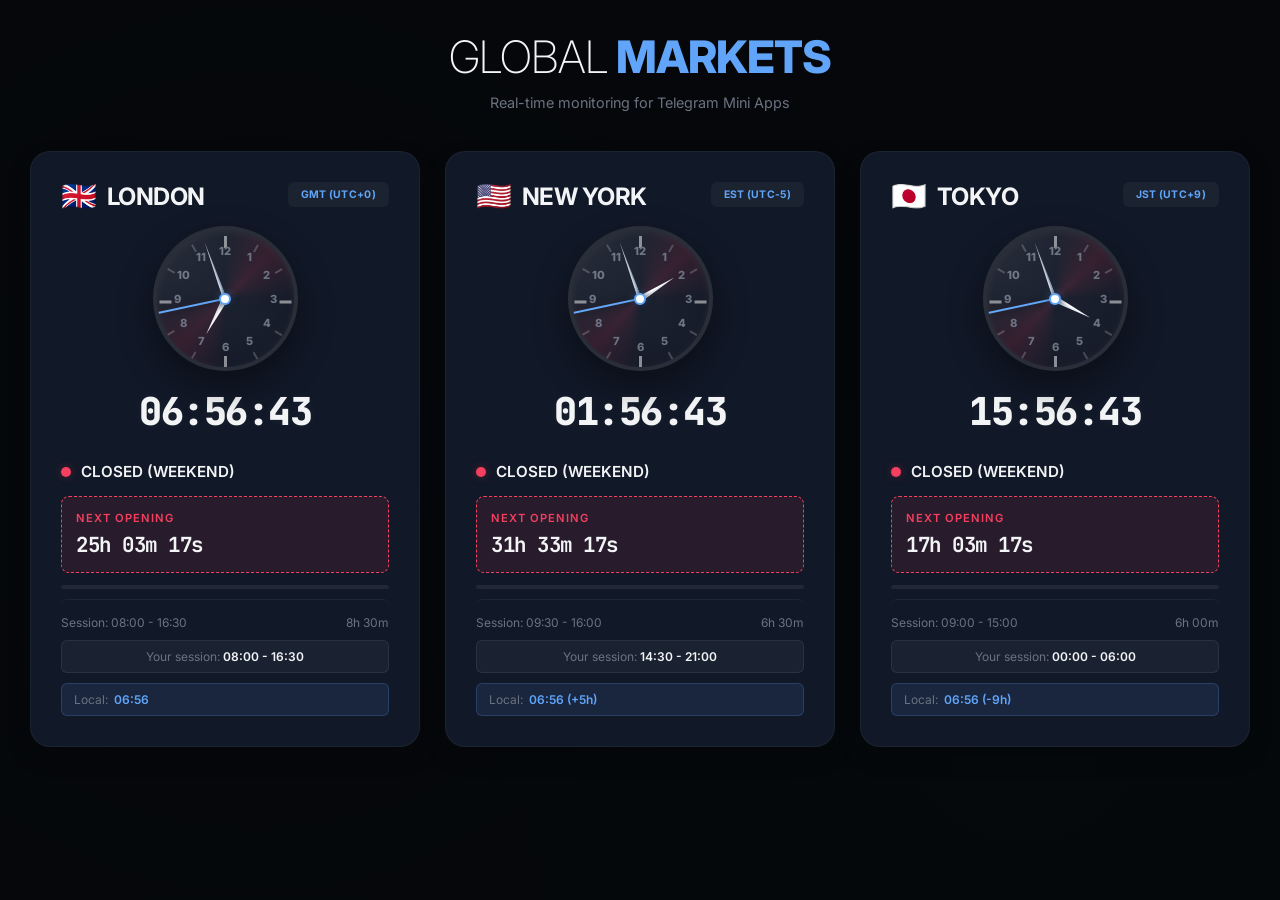
==== index.html @ fba4d0c6 "Add files via upload" ====
<!DOCTYPE html>
<html lang="en">
<head>
<meta charset="UTF-8">
<meta name="viewport" content="width=device-width, initial-scale=1.0, maximum-scale=1.0, user-scalable=no">
<title>Global Market Tracker - Telegram Mini App</title>
<link rel="preconnect" href="https://fonts.googleapis.com">
<link rel="preconnect" href="https://fonts.gstatic.com" crossorigin>
<link href="https://fonts.googleapis.com/css2?family=Inter:wght@200;400;600;800&family=JetBrains+Mono:wght@700&display=swap" rel="stylesheet">
<!-- Telegram Web App SDK -->
<script src="https://telegram.org/js/telegram-web-app.js"></script>
<style>
:root{
  /* Default dark theme */
  --bg:#05070a;
  --card:#111827;
  --text:#f3f4f6;
  --accent:#60a5fa;
  --open:#10b981;
  --closed:#f43f5e;
  --warning:#f59e0b;
  --muted:#6b7280;
}
*{box-sizing:border-box;-webkit-tap-highlight-color:transparent}
body{font-family:'Inter',-apple-system,sans-serif;background:var(--bg);color:var(--text);display:flex;flex-direction:column;align-items:center;min-height:100vh;margin:0;padding:clamp(15px,4vw,30px);background-image:radial-gradient(circle at 20% 50%,rgba(96,165,250,.01) 0%,transparent 50%),radial-gradient(circle at 80% 80%,rgba(16,185,129,.01) 0%,transparent 50%);overflow-x:hidden}
.header{text-align:center;margin-bottom:40px;width:100%;padding-top:var(--tg-safe-area-inset-top,0)}
h1{margin:0 0 10px 0;font-weight:200;font-size:clamp(1.8rem,6vw,2.8rem);letter-spacing:-1px}
h1 span{color:var(--accent);font-weight:800}
.subtitle{color:var(--muted);font-size:.9rem;font-weight:400}
.grid{display:grid;grid-template-columns:repeat(auto-fit,minmax(280px,1fr));gap:clamp(15px,3vw,25px);width:100%;max-width:1400px}
.card{background:var(--card);border-radius:20px;padding:clamp(20px,5vw,30px);border:1px solid rgba(128,128,128,0.1);position:relative;transition:all .3s cubic-bezier(.4,0,.2,1);box-shadow:0 10px 30px -10px rgba(0,0,0,0.4);animation:fadeInUp .5s ease-out backwards;cursor:pointer}
.card:active{transform:scale(0.98);opacity:0.9}
.card:hover{border-color:var(--accent)}
.card:nth-child(1){animation-delay:.1s}
.card:nth-child(2){animation-delay:.2s}
.card:nth-child(3){animation-delay:.3s}
.market-header{display:flex;justify-content:space-between;align-items:flex-start;margin-bottom:15px;gap:10px;flex-wrap:wrap}
.dst-badge{background:rgba(128,128,128,0.1);padding:5px 12px;border-radius:6px;font-size:.65rem;font-weight:700;color:var(--accent);letter-spacing:.3px;transition:all .3s ease;border:1px solid transparent;white-space:nowrap}
.dst-badge.dst-active{background:rgba(96,165,250,.15);border-color:var(--accent);animation:pulse-dst 2s infinite}
h2{margin:0;font-size:1.5rem;letter-spacing:-.5px;display:flex;align-items:center;gap:10px}
.flag{font-size:1.8rem;line-height:1}
.clock{font-size:clamp(1.8rem,7vw,2.4rem);font-weight:800;font-family:'JetBrains Mono',monospace;margin:0;color:var(--text);text-shadow:0 0 10px rgba(255,255,255,.05);letter-spacing:-1.5px}
.time-display{display:flex;flex-direction:column;align-items:center;gap:15px;margin:15px 0 25px 0}
.analog-watch{width:145px;height:145px;border-radius:50%;position:relative;border:4px solid rgba(128,128,128,0.2);background:radial-gradient(circle at 50% 50%,rgba(128,128,128,0.1) 0%,rgba(0,0,0,0.1) 100%);box-shadow:0 15px 35px rgba(0,0,0,0.4),inset 0 2px 10px rgba(255,255,255,0.05);overflow:hidden}
.analog-watch::before{content:'';position:absolute;inset:0;background:conic-gradient(from 0deg,transparent,var(--sunburst-tint,rgba(255,255,255,0.03)),transparent 25%,transparent 50%,var(--sunburst-tint,rgba(255,255,255,0.03)),transparent 75%,transparent);animation:rotate-sunburst 60s linear infinite}
.analog-watch::after{content:'';position:absolute;inset:0;background:linear-gradient(135deg,rgba(255,255,255,.1) 0%,rgba(255,255,255,0) 50%,rgba(255,255,255,.02) 100%);pointer-events:none;z-index:20}
.is-open{--sunburst-tint:rgba(16,185,129,.15)}
.is-closed{--sunburst-tint:rgba(244,63,94,.15)}
.is-warning{--sunburst-tint:rgba(245,158,11,.2)}
.dial .marker{position:absolute;width:1.5px;height:8px;background:rgba(255,255,255,.2);left:50%;top:6px;transform-origin:50% 66px;margin-left:-0.75px}
.dial .marker.m12,.dial .marker.m3,.dial .marker.m6,.dial .marker.m9{height:12px;width:3px;background:rgba(255,255,255,.5);margin-left:-1.5px}
.dial-num{position:absolute;width:24px;height:24px;text-align:center;font-size:.7rem;font-weight:800;color:var(--muted);top:50%;left:50%;margin:-12px;display:flex;align-items:center;justify-content:center;z-index:1}
.hand{position:absolute;bottom:50%;left:50%;transform-origin:50% 100%;transform:translateX(-50%) rotate(0deg);filter:drop-shadow(0 2px 4px rgba(0,0,0,.5))}
.hour-hand{width:6px;height:40px;background:linear-gradient(to right,#fff 50%,#e2e8f0 50%);clip-path:polygon(50% 0,100% 100%,0 100%);z-index:2}
.minute-hand{width:4px;height:60px;background:linear-gradient(to right,#cbd5e1 50%,#94a3b8 50%);clip-path:polygon(50% 0,100% 100%,0 100%);z-index:3}
.second-hand{width:1.5px;height:68px;background:var(--accent);z-index:4;transition:transform .15s cubic-bezier(.4,2.3,.6,1)}
.second-hand::after{content:'';position:absolute;width:8px;height:8px;background:var(--accent);border-radius:50%;bottom:-4px;left:50%;transform:translateX(-50%);box-shadow:0 0 10px var(--accent)}
.center-nub{position:absolute;width:12px;height:12px;background:#fff;border-radius:50%;top:50%;left:50%;transform:translate(-50%,-50%);z-index:10;box-shadow:0 2px 10px rgba(0,0,0,.5);border:2px solid var(--accent)}
@keyframes rotate-sunburst{from{transform:rotate(0deg)}to{transform:rotate(360deg)}}
.countdown{background:rgba(96,165,250,.1);padding:14px;border-radius:8px;border:1px dashed var(--accent);margin-top:15px;transition:all .3s ease}
.card.is-open .countdown{background:rgba(16,185,129,.1);border-color:var(--open)}
.card.is-closed .countdown{background:rgba(244,63,94,.1);border-color:var(--closed)}
.countdown.warning{background:rgba(245,158,11,.15);border-color:var(--warning);animation:pulse-warning 1.5s infinite}
.countdown-label{font-size:.7rem;text-transform:uppercase;color:var(--accent);margin-bottom:6px;font-weight:600;letter-spacing:1px}
.card.is-open .countdown-label{color:var(--open)}
.card.is-closed .countdown-label{color:var(--closed)}
.countdown.warning .countdown-label{color:var(--warning)}
.countdown-timer{font-size:1.3rem;font-weight:bold;font-family:'JetBrains Mono',monospace;letter-spacing:-.5px}
.status-line{display:flex;align-items:center;gap:10px;font-weight:600;margin-bottom:15px;font-size:.95rem}
.dot{width:10px;height:10px;border-radius:50%;transition:all .3s ease}
.is-open .dot{background:var(--open);box-shadow:0 0 12px var(--open),0 0 24px var(--open);animation:pulse-open 2s infinite}
.is-closed .dot{background:var(--closed);box-shadow:0 0 8px rgba(244,63,94,.3)}
.local-info,.converted-session,.user-time{font-size:.75rem;margin-top:10px;padding:8px 12px;border-radius:6px}
.local-info{color:var(--muted);padding:0;padding-top:15px;border-top:1px solid rgba(107,114,128,.15);display:flex;justify-content:space-between;align-items:center}
.converted-session{background:rgba(107,114,128,.1);color:var(--muted);border:1px solid rgba(107,114,128,.2);text-align:center}
.converted-session strong{color:var(--text);font-weight:600}
.user-time{background:rgba(96,165,250,.1);color:var(--accent);font-weight:600;border:1px solid rgba(96,165,250,.2);display:flex;align-items:center;gap:6px}
.user-time-label{color:var(--muted);font-weight:400}
.progress-bar{width:100%;height:4px;background:rgba(128,128,128,0.15);border-radius:2px;margin-top:12px;overflow:hidden}
.progress-fill{height:100%;background:linear-gradient(90deg,var(--accent),var(--open));border-radius:2px;transition:width 1s linear}
.is-closed .progress-fill{background:var(--muted)}
@keyframes pulse-dst{0%,100%{opacity:1}50%{opacity:.7}}
@keyframes pulse-warning{0%,100%{transform:scale(1)}50%{transform:scale(1.02)}}
@keyframes pulse-open{0%,100%{transform:scale(1);opacity:1}50%{transform:scale(1.2);opacity:.8}}
@keyframes fadeInUp{from{opacity:0;transform:translateY(20px)}to{opacity:1;transform:translateY(0)}}
@media (max-width:768px){
  .grid{grid-template-columns:1fr}
  .market-header{flex-direction:row;align-items:center}
  .flag{font-size:1.5rem}
  .clock{letter-spacing:-1px}
  .local-info{flex-direction:column;align-items:flex-start;gap:5px}
  .user-time{flex-wrap:wrap}
}
@media (max-width:400px){
  .analog-watch{width:130px;height:130px}
  .dial-num{font-size:0.6rem}
  .dial .marker{transform-origin:50% 59px}
}
</style>
</head>
<body>
<div class="header">
<h1>GLOBAL <span>MARKETS</span></h1>
<div class="subtitle">Real-time monitoring for Telegram Mini Apps</div>
</div>
<div class="grid">
<div id="LSE-card" class="card" onclick="triggerHaptic()">
<div class="market-header"><h2><span class="flag">🇬🇧</span> LONDON</h2><div id="LSE-dst" class="dst-badge">...</div></div>
<div class="time-display">
<div class="analog-watch">
<div class="dial"></div>
<div id="LSE-h" class="hand hour-hand"></div><div id="LSE-m" class="hand minute-hand"></div><div id="LSE-s" class="hand second-hand"></div>
<div class="center-nub"></div>
</div>
<div id="LSE-clock" class="clock">00:00:00</div>
</div>
<div class="status-line"><span class="dot"></span> <span id="LSE-status-text">---</span></div>
<div id="LSE-countdown-box" class="countdown"><div class="countdown-label" id="LSE-cd-label">NEXT EVENT</div><div id="LSE-countdown" class="countdown-timer">00h 00m 00s</div></div>
<div class="progress-bar"><div id="LSE-progress" class="progress-fill" style="width:0%"></div></div>
<div class="local-info"><span>Session: 08:00 - 16:30</span><span class="session-hours" id="LSE-duration">8h 30m</span></div>
<div class="converted-session" id="LSE-converted-session"><strong>--:-- - --:--</strong></div>
<div class="user-time"><span class="user-time-label">Local:</span><span id="LSE-user-time">--:--</span></div>
</div>
<div id="NYSE-card" class="card" onclick="triggerHaptic()">
<div class="market-header"><h2><span class="flag">🇺🇸</span> NEW YORK</h2><div id="NYSE-dst" class="dst-badge">...</div></div>
<div class="time-display">
<div class="analog-watch">
<div class="dial"></div>
<div id="NYSE-h" class="hand hour-hand"></div><div id="NYSE-m" class="hand minute-hand"></div><div id="NYSE-s" class="hand second-hand"></div>
<div class="center-nub"></div>
</div>
<div id="NYSE-clock" class="clock">00:00:00</div>
</div>
<div class="status-line"><span class="dot"></span> <span id="NYSE-status-text">---</span></div>
<div id="NYSE-countdown-box" class="countdown"><div class="countdown-label" id="NYSE-cd-label">NEXT EVENT</div><div id="NYSE-countdown" class="countdown-timer">00h 00m 00s</div></div>
<div class="progress-bar"><div id="NYSE-progress" class="progress-fill" style="width:0%"></div></div>
<div class="local-info"><span>Session: 09:30 - 16:00</span><span class="session-hours" id="NYSE-duration">6h 30m</span></div>
<div class="converted-session" id="NYSE-converted-session"><strong>--:-- - --:--</strong></div>
<div class="user-time"><span class="user-time-label">Local:</span><span id="NYSE-user-time">--:--</span></div>
</div>
<div id="TSE-card" class="card" onclick="triggerHaptic()">
<div class="market-header"><h2><span class="flag">🇯🇵</span> TOKYO</h2><div id="TSE-dst" class="dst-badge">...</div></div>
<div class="time-display">
<div class="analog-watch">
<div class="dial"></div>
<div id="TSE-h" class="hand hour-hand"></div><div id="TSE-m" class="hand minute-hand"></div><div id="TSE-s" class="hand second-hand"></div>
<div class="center-nub"></div>
</div>
<div id="TSE-clock" class="clock">00:00:00</div>
</div>
<div class="status-line"><span class="dot"></span> <span id="TSE-status-text">---</span></div>
<div id="TSE-countdown-box" class="countdown"><div class="countdown-label" id="TSE-cd-label">NEXT EVENT</div><div id="TSE-countdown" class="countdown-timer">00h 00m 00s</div></div>
<div class="progress-bar"><div id="TSE-progress" class="progress-fill" style="width:0%"></div></div>
<div class="local-info"><span>Session: 09:00 - 15:00</span><span class="session-hours" id="TSE-duration">6h 00m</span></div>
<div class="converted-session" id="TSE-converted-session"><strong>--:-- - --:--</strong></div>
<div class="user-time"><span class="user-time-label">Local:</span><span id="TSE-user-time">--:--</span></div>
</div>
</div>
<script>
const tg = window.Telegram && window.Telegram.WebApp ? window.Telegram.WebApp : null;

const triggerHaptic = () => {
    if (tg && tg.HapticFeedback) {
        tg.HapticFeedback.impactOccurred('medium');
    }
};

const syncTheme = () => {
    if (!tg) return;
    const theme = tg.themeParams;
    const r = document.documentElement.style;
    if (theme.bg_color) r.setProperty('--bg', theme.bg_color);
    if (theme.secondary_bg_color) r.setProperty('--card', theme.secondary_bg_color);
    if (theme.text_color) r.setProperty('--text', theme.text_color);
    if (theme.button_color) r.setProperty('--accent', theme.button_color);
    if (theme.hint_color) r.setProperty('--muted', theme.hint_color);
};

// ... (Rest of your market logic, unchanged but optimized)
const getNthDay=(y,m,w,n)=>{const d=new Date(y,m-1,1);let c=0;while(d.getMonth()===m-1){if(d.getDay()===w){c++;if(c===n)return d.getDate()}d.setDate(d.getDate()+1)}};
const getLastDay=(y,m,w)=>{const d=new Date(y,m,0);while(d.getDay()!==w)d.setDate(d.getDate()-1);return d.getDate()};
const getEaster=y=>{const a=y%19,b=Math.floor(y/100),c=y%100,d=Math.floor(b/4),e=b%4,f=Math.floor((b+8)/25),g=Math.floor((b-f+1)/3),h=(19*a+b-d-g+15)%30,i=Math.floor(c/4),k=c%4,l=(32+2*e+2*i-h-k)%7,m=Math.floor((a+11*h+22*l)/451),month=Math.floor((h+l-7*m+114)/31),day=((h+l-7*m+114)%31)+1;return new Date(y,month-1,day)};
const isClosed=(d,mId)=>{const y=d.getFullYear(),m=d.getMonth()+1,dt=d.getDate(),day=d.getDay();if(day===0||day===6)return"WEEKEND";if(m===1&&dt===1)return"NEW YEAR";if(m===12&&dt===25&&mId!=='TSE')return"CHRISTMAS";const e=getEaster(y),gf=new Date(e);gf.setDate(e.getDate()-2);const isGF=dt===gf.getDate()&&m===(gf.getMonth()+1);if(mId==='NYSE'){if(isGF)return"GOOD FRIDAY";if(m===1&&dt===getNthDay(y,1,1,3))return"MLK DAY";if(m===2&&dt===getNthDay(y,2,1,3))return"PRESIDENT DAY";if(m===5&&dt===getLastDay(y,5,1))return"MEMORIAL DAY";if(m===6&&dt===19)return"JUNETEENTH";if(m===7&&dt===4)return"INDEPENDENCE DAY";if(m===9&&dt===getNthDay(y,9,1,1))return"LABOR DAY";if(m===11&&dt===getNthDay(y,11,4,4))return"THANKSGIVING"}if(mId==='LSE'){if(isGF)return"GOOD FRIDAY";const em=new Date(e);em.setDate(e.getDate()+1);if(dt===em.getDate()&&m===(em.getMonth()+1))return"EASTER MONDAY";if(dt===26&&m===12)return"BOXING DAY";if(m===5&&dt===getNthDay(y,5,1,1))return"MAY BANK HOLIDAY";if(m===5&&dt===getLastDay(y,5,1))return"SPRING BANK HOLIDAY";if(m===8&&dt===getLastDay(y,8,1))return"SUMMER BANK HOLIDAY"}if(mId==='TSE'){if(dt<=3&&m===1)return"NEW YEAR HOLIDAY";if(m===2&&dt===11)return"FOUNDATION DAY";if(m===2&&dt===23)return"EMPEROR'S BIRTHDAY";if(m===4&&dt===29)return"SHOWA DAY";if(m===5&&(dt>=3&&dt<=5))return"GOLDEN WEEK";if(m===7){const md3=getNthDay(y,7,1,3);if(dt===md3)return"MARINE DAY"};if(m===9){const md3=getNthDay(y,9,1,3);if(dt===md3)return"RESPECT FOR AGED DAY"};if(m===11&&dt===3)return"CULTURE DAY";if(m===11&&dt===23)return"LABOR THANKSGIVING DAY"}return null};
const getTzInfo=(d,tz)=>{const utc=new Date(d.toLocaleString('en-US',{timeZone:'UTC'})),loc=new Date(d.toLocaleString('en-US',{timeZone:tz})),offMs=loc-utc,offH=Math.floor(offMs/3600000),offM=Math.abs(Math.floor((offMs%3600000)/60000)),offStr=`UTC${offH>=0?'+':''}${offH}${offM>0?':'+offM.toString().padStart(2,'0'):''}`;const jan=new Date(d.getFullYear(),0,1),jul=new Date(d.getFullYear(),6,1),isDST=new Date(jan.toLocaleString('en-US',{timeZone:tz})).getTimezoneOffset()!==new Date(jul.toLocaleString('en-US',{timeZone:tz})).getTimezoneOffset();let abbr='';if(tz==='Europe/London')abbr=offH===1?'BST':'GMT';else if(tz==='America/New_York')abbr=offH===-4?'EDT':'EST';else abbr='JST';return{abbr,offset:offStr,isDST}};
const getSessionHrs=(tz,oh,om,ch,cm)=>{const n=new Date(),mktL=n.toLocaleString('en-US',{timeZone:tz,year:'numeric',month:'2-digit',day:'2-digit'}),[mm,dd,yy]=mktL.split('/'),y=yy,mo=mm,d=dd;const getU=(h,mn)=>{const targetISO=`${y}-${mo}-${d}T${h.toString().padStart(2,'0')}:${mn.toString().padStart(2,'0')}:00`,guessUtc=new Date(targetISO+"Z"),mktCheck=new Date(guessUtc.toLocaleString('en-US',{timeZone:tz})),diff=mktCheck-new Date(targetISO),finalUtc=new Date(guessUtc.getTime()-diff);return finalUtc.getHours().toString().padStart(2,'0')+':'+finalUtc.getMinutes().toString().padStart(2,'0')};return`${getU(oh,om)} - ${getU(ch,cm)}`;};
const getUsrTime=(mt,tz)=>{const ud=new Date(mt.getTime()),md=new Date(mt.toLocaleString("en-US",{timeZone:tz})),offH=Math.round((ud-md)/3600000),sign=offH>=0?'+':'',offStr=offH!==0?` (${sign}${offH}h)`:'';return`${ud.getHours().toString().padStart(2,'0')}:${ud.getMinutes().toString().padStart(2,'0')}${offStr}`};

const update=()=>{const now=new Date(),cfgs=[{id:'LSE',tz:'Europe/London',openH:8,openM:0,closeH:16,closeM:30},{id:'NYSE',tz:'America/New_York',openH:9,openM:30,closeH:16,closeM:0},{id:'TSE',tz:'Asia/Tokyo',openH:9,openM:0,closeH:15,closeM:0}];cfgs.forEach(config=>{const mktStr=now.toLocaleString("en-US",{timeZone:config.tz}),mktDate=new Date(mktStr),h=mktDate.getHours(),min=mktDate.getMinutes(),sec=mktDate.getSeconds(),curD=h+min/60+sec/3600,oD=config.openH+config.openM/60,cD=config.closeH+config.closeM/60;const clk=document.getElementById(`${config.id}-clock`),ts=mktDate.toTimeString().split(' ')[0];const hDeg=(h%12+min/60)*30,mDeg=(min+sec/60)*6,sDeg=sec*6;const sHand=document.getElementById(`${config.id}-s`);if(sec===0)sHand.style.transition='none';else sHand.style.transition='transform .15s cubic-bezier(.4,2.3,.6,1)';clk.textContent=ts;document.getElementById(`${config.id}-h`).style.transform=`translateX(-50%) rotate(${hDeg}deg)`;document.getElementById(`${config.id}-m`).style.transform=`translateX(-50%) rotate(${mDeg}deg)`;sHand.style.transform=`translateX(-50%) rotate(${sDeg}deg)`;const tzi=getTzInfo(now,config.tz),db=document.getElementById(`${config.id}-dst`);db.textContent=`${tzi.abbr} (${tzi.offset})`;tzi.isDST?db.classList.add('dst-active'):db.classList.remove('dst-active');const holiday=isClosed(mktDate,config.id),isOpen=!holiday&&curD>=oD&&curD<cD,card=document.getElementById(`${config.id}-card`),stxt=document.getElementById(`${config.id}-status-text`);const sDur=cD-oD;let pPct=0;if(isOpen)pPct=((curD-oD)/sDur)*100;document.getElementById(`${config.id}-progress`).style.width=`${pPct}%`;let tgt=new Date(mktDate),lbl="Next opening",isWarn=false;const cdb=document.getElementById(`${config.id}-countdown-box`);cdb.classList.remove('warning');if(!isOpen){if(curD<oD&&!holiday){const minsUntil=(oD-curD)*60;if(minsUntil<=30){lbl="⚡ Opening soon";isWarn=true;cdb.classList.add('warning')}else{lbl="Opening in"}tgt.setHours(config.openH,config.openM,0,0)}else{lbl="Next opening";tgt.setHours(config.openH,config.openM,0,0);do{tgt.setDate(tgt.getDate()+1)}while(isClosed(tgt,config.id))}}else{const minsUntil=(cD-curD)*60;if(minsUntil<=30){lbl="⚠️ Closing soon";isWarn=true;cdb.classList.add('warning')}else{lbl="Closing in"}tgt.setHours(config.closeH,config.closeM,0,0)}card.className=`card ${isOpen?'is-open':'is-closed'} ${isWarn?'is-warning':''}`;stxt.textContent=holiday?`CLOSED (${holiday})`:(isOpen?"MARKET OPEN 📈":"MARKET CLOSED");const dMs=tgt-mktDate,cdH=Math.floor(dMs/3600000),cdM=Math.floor((dMs%3600000)/60000),cdS=Math.floor((dMs%60000)/1000);document.getElementById(`${config.id}-cd-label`).textContent=lbl;document.getElementById(`${config.id}-countdown`).textContent=`${cdH.toString().padStart(2,'0')}h ${cdM.toString().padStart(2,'0')}m ${cdS.toString().padStart(2,'0')}s`;document.getElementById(`${config.id}-user-time`).textContent=getUsrTime(now,config.tz);document.getElementById(`${config.id}-converted-session`).innerHTML=`Your session: <strong>${getSessionHrs(config.tz,config.openH,config.openM,config.closeH,config.closeM)}</strong>`})};
const init=()=>{
    document.querySelectorAll('.analog-watch').forEach(w=>{const d=w.querySelector('.dial');for(let i=0;i<12;i++){const m=document.createElement('div');m.className=`marker ${i%3===0?'m'+(i===0?12:i):''}`;m.style.transform=`rotate(${i*30}deg)`;d.appendChild(m);const n=document.createElement('div');n.className='dial-num';n.textContent=i===0?12:i;n.style.transform=`rotate(${i*30}deg) translateY(-48px) rotate(${-(i*30)}deg)`;d.appendChild(n)}});
    if(tg){
        tg.ready();
        tg.expand();
        tg.onEvent('themeChanged',syncTheme);
        syncTheme();
        tg.MainButton.text = "REFRESH DATA";
        tg.MainButton.show();
        tg.MainButton.onClick(() => {
            update();
            tg.HapticFeedback.notificationOccurred('success');
        });
    }
    update();
    setInterval(update,1000)
};
setTimeout(init,100);
</script>
</body>
</html>
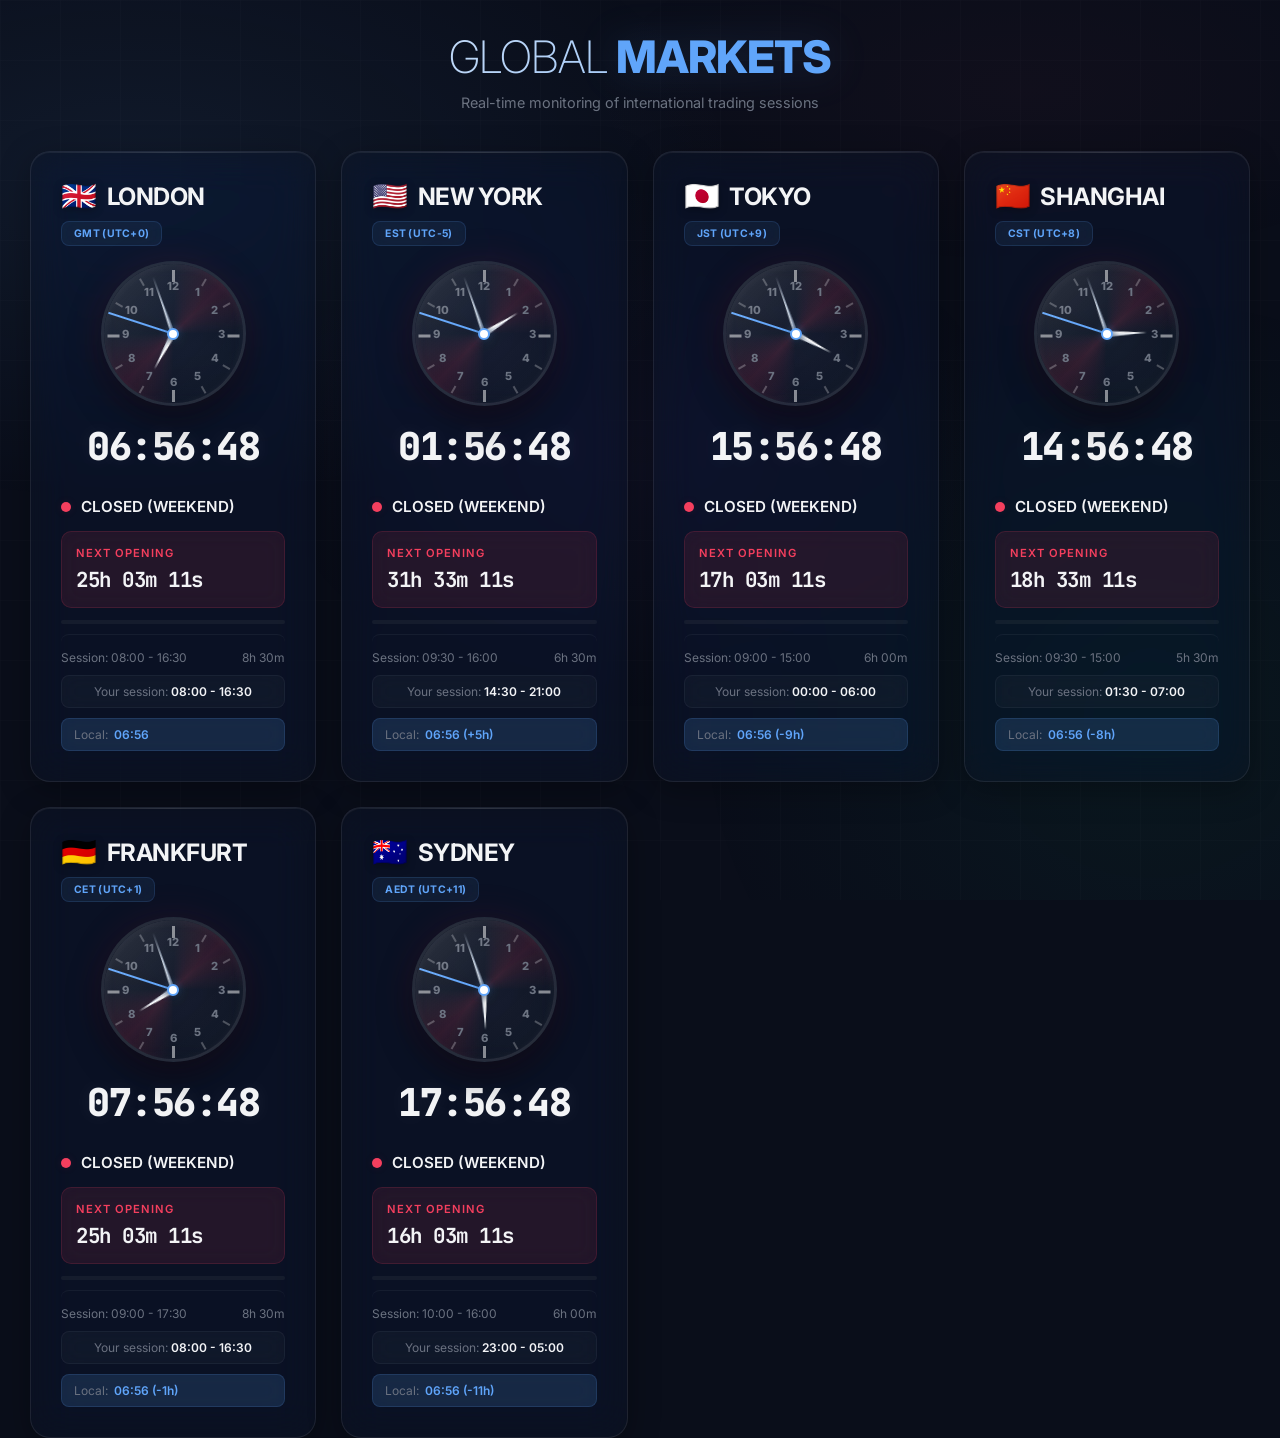
==== commit 6e629bf8: "Refactor index.html for improved layout and features Updated HTML structure and added loading and of" ====
--- a/index.html
+++ b/index.html
@@ -1,209 +1,45 @@
 <!DOCTYPE html>
 <html lang="en">
+
 <head>
-<meta charset="UTF-8">
-<meta name="viewport" content="width=device-width, initial-scale=1.0, maximum-scale=1.0, user-scalable=no">
-<title>Global Market Tracker - Telegram Mini App</title>
-<link rel="preconnect" href="https://fonts.googleapis.com">
-<link rel="preconnect" href="https://fonts.gstatic.com" crossorigin>
-<link href="https://fonts.googleapis.com/css2?family=Inter:wght@200;400;600;800&family=JetBrains+Mono:wght@700&display=swap" rel="stylesheet">
-<!-- Telegram Web App SDK -->
-<script src="https://telegram.org/js/telegram-web-app.js"></script>
-<style>
-:root{
-  /* Default dark theme */
-  --bg:#05070a;
-  --card:#111827;
-  --text:#f3f4f6;
-  --accent:#60a5fa;
-  --open:#10b981;
-  --closed:#f43f5e;
-  --warning:#f59e0b;
-  --muted:#6b7280;
-}
-*{box-sizing:border-box;-webkit-tap-highlight-color:transparent}
-body{font-family:'Inter',-apple-system,sans-serif;background:var(--bg);color:var(--text);display:flex;flex-direction:column;align-items:center;min-height:100vh;margin:0;padding:clamp(15px,4vw,30px);background-image:radial-gradient(circle at 20% 50%,rgba(96,165,250,.01) 0%,transparent 50%),radial-gradient(circle at 80% 80%,rgba(16,185,129,.01) 0%,transparent 50%);overflow-x:hidden}
-.header{text-align:center;margin-bottom:40px;width:100%;padding-top:var(--tg-safe-area-inset-top,0)}
-h1{margin:0 0 10px 0;font-weight:200;font-size:clamp(1.8rem,6vw,2.8rem);letter-spacing:-1px}
-h1 span{color:var(--accent);font-weight:800}
-.subtitle{color:var(--muted);font-size:.9rem;font-weight:400}
-.grid{display:grid;grid-template-columns:repeat(auto-fit,minmax(280px,1fr));gap:clamp(15px,3vw,25px);width:100%;max-width:1400px}
-.card{background:var(--card);border-radius:20px;padding:clamp(20px,5vw,30px);border:1px solid rgba(128,128,128,0.1);position:relative;transition:all .3s cubic-bezier(.4,0,.2,1);box-shadow:0 10px 30px -10px rgba(0,0,0,0.4);animation:fadeInUp .5s ease-out backwards;cursor:pointer}
-.card:active{transform:scale(0.98);opacity:0.9}
-.card:hover{border-color:var(--accent)}
-.card:nth-child(1){animation-delay:.1s}
-.card:nth-child(2){animation-delay:.2s}
-.card:nth-child(3){animation-delay:.3s}
-.market-header{display:flex;justify-content:space-between;align-items:flex-start;margin-bottom:15px;gap:10px;flex-wrap:wrap}
-.dst-badge{background:rgba(128,128,128,0.1);padding:5px 12px;border-radius:6px;font-size:.65rem;font-weight:700;color:var(--accent);letter-spacing:.3px;transition:all .3s ease;border:1px solid transparent;white-space:nowrap}
-.dst-badge.dst-active{background:rgba(96,165,250,.15);border-color:var(--accent);animation:pulse-dst 2s infinite}
-h2{margin:0;font-size:1.5rem;letter-spacing:-.5px;display:flex;align-items:center;gap:10px}
-.flag{font-size:1.8rem;line-height:1}
-.clock{font-size:clamp(1.8rem,7vw,2.4rem);font-weight:800;font-family:'JetBrains Mono',monospace;margin:0;color:var(--text);text-shadow:0 0 10px rgba(255,255,255,.05);letter-spacing:-1.5px}
-.time-display{display:flex;flex-direction:column;align-items:center;gap:15px;margin:15px 0 25px 0}
-.analog-watch{width:145px;height:145px;border-radius:50%;position:relative;border:4px solid rgba(128,128,128,0.2);background:radial-gradient(circle at 50% 50%,rgba(128,128,128,0.1) 0%,rgba(0,0,0,0.1) 100%);box-shadow:0 15px 35px rgba(0,0,0,0.4),inset 0 2px 10px rgba(255,255,255,0.05);overflow:hidden}
-.analog-watch::before{content:'';position:absolute;inset:0;background:conic-gradient(from 0deg,transparent,var(--sunburst-tint,rgba(255,255,255,0.03)),transparent 25%,transparent 50%,var(--sunburst-tint,rgba(255,255,255,0.03)),transparent 75%,transparent);animation:rotate-sunburst 60s linear infinite}
-.analog-watch::after{content:'';position:absolute;inset:0;background:linear-gradient(135deg,rgba(255,255,255,.1) 0%,rgba(255,255,255,0) 50%,rgba(255,255,255,.02) 100%);pointer-events:none;z-index:20}
-.is-open{--sunburst-tint:rgba(16,185,129,.15)}
-.is-closed{--sunburst-tint:rgba(244,63,94,.15)}
-.is-warning{--sunburst-tint:rgba(245,158,11,.2)}
-.dial .marker{position:absolute;width:1.5px;height:8px;background:rgba(255,255,255,.2);left:50%;top:6px;transform-origin:50% 66px;margin-left:-0.75px}
-.dial .marker.m12,.dial .marker.m3,.dial .marker.m6,.dial .marker.m9{height:12px;width:3px;background:rgba(255,255,255,.5);margin-left:-1.5px}
-.dial-num{position:absolute;width:24px;height:24px;text-align:center;font-size:.7rem;font-weight:800;color:var(--muted);top:50%;left:50%;margin:-12px;display:flex;align-items:center;justify-content:center;z-index:1}
-.hand{position:absolute;bottom:50%;left:50%;transform-origin:50% 100%;transform:translateX(-50%) rotate(0deg);filter:drop-shadow(0 2px 4px rgba(0,0,0,.5))}
-.hour-hand{width:6px;height:40px;background:linear-gradient(to right,#fff 50%,#e2e8f0 50%);clip-path:polygon(50% 0,100% 100%,0 100%);z-index:2}
-.minute-hand{width:4px;height:60px;background:linear-gradient(to right,#cbd5e1 50%,#94a3b8 50%);clip-path:polygon(50% 0,100% 100%,0 100%);z-index:3}
-.second-hand{width:1.5px;height:68px;background:var(--accent);z-index:4;transition:transform .15s cubic-bezier(.4,2.3,.6,1)}
-.second-hand::after{content:'';position:absolute;width:8px;height:8px;background:var(--accent);border-radius:50%;bottom:-4px;left:50%;transform:translateX(-50%);box-shadow:0 0 10px var(--accent)}
-.center-nub{position:absolute;width:12px;height:12px;background:#fff;border-radius:50%;top:50%;left:50%;transform:translate(-50%,-50%);z-index:10;box-shadow:0 2px 10px rgba(0,0,0,.5);border:2px solid var(--accent)}
-@keyframes rotate-sunburst{from{transform:rotate(0deg)}to{transform:rotate(360deg)}}
-.countdown{background:rgba(96,165,250,.1);padding:14px;border-radius:8px;border:1px dashed var(--accent);margin-top:15px;transition:all .3s ease}
-.card.is-open .countdown{background:rgba(16,185,129,.1);border-color:var(--open)}
-.card.is-closed .countdown{background:rgba(244,63,94,.1);border-color:var(--closed)}
-.countdown.warning{background:rgba(245,158,11,.15);border-color:var(--warning);animation:pulse-warning 1.5s infinite}
-.countdown-label{font-size:.7rem;text-transform:uppercase;color:var(--accent);margin-bottom:6px;font-weight:600;letter-spacing:1px}
-.card.is-open .countdown-label{color:var(--open)}
-.card.is-closed .countdown-label{color:var(--closed)}
-.countdown.warning .countdown-label{color:var(--warning)}
-.countdown-timer{font-size:1.3rem;font-weight:bold;font-family:'JetBrains Mono',monospace;letter-spacing:-.5px}
-.status-line{display:flex;align-items:center;gap:10px;font-weight:600;margin-bottom:15px;font-size:.95rem}
-.dot{width:10px;height:10px;border-radius:50%;transition:all .3s ease}
-.is-open .dot{background:var(--open);box-shadow:0 0 12px var(--open),0 0 24px var(--open);animation:pulse-open 2s infinite}
-.is-closed .dot{background:var(--closed);box-shadow:0 0 8px rgba(244,63,94,.3)}
-.local-info,.converted-session,.user-time{font-size:.75rem;margin-top:10px;padding:8px 12px;border-radius:6px}
-.local-info{color:var(--muted);padding:0;padding-top:15px;border-top:1px solid rgba(107,114,128,.15);display:flex;justify-content:space-between;align-items:center}
-.converted-session{background:rgba(107,114,128,.1);color:var(--muted);border:1px solid rgba(107,114,128,.2);text-align:center}
-.converted-session strong{color:var(--text);font-weight:600}
-.user-time{background:rgba(96,165,250,.1);color:var(--accent);font-weight:600;border:1px solid rgba(96,165,250,.2);display:flex;align-items:center;gap:6px}
-.user-time-label{color:var(--muted);font-weight:400}
-.progress-bar{width:100%;height:4px;background:rgba(128,128,128,0.15);border-radius:2px;margin-top:12px;overflow:hidden}
-.progress-fill{height:100%;background:linear-gradient(90deg,var(--accent),var(--open));border-radius:2px;transition:width 1s linear}
-.is-closed .progress-fill{background:var(--muted)}
-@keyframes pulse-dst{0%,100%{opacity:1}50%{opacity:.7}}
-@keyframes pulse-warning{0%,100%{transform:scale(1)}50%{transform:scale(1.02)}}
-@keyframes pulse-open{0%,100%{transform:scale(1);opacity:1}50%{transform:scale(1.2);opacity:.8}}
-@keyframes fadeInUp{from{opacity:0;transform:translateY(20px)}to{opacity:1;transform:translateY(0)}}
-@media (max-width:768px){
-  .grid{grid-template-columns:1fr}
-  .market-header{flex-direction:row;align-items:center}
-  .flag{font-size:1.5rem}
-  .clock{letter-spacing:-1px}
-  .local-info{flex-direction:column;align-items:flex-start;gap:5px}
-  .user-time{flex-wrap:wrap}
-}
-@media (max-width:400px){
-  .analog-watch{width:130px;height:130px}
-  .dial-num{font-size:0.6rem}
-  .dial .marker{transform-origin:50% 59px}
-}
-</style>
+  <meta charset="UTF-8">
+  <meta name="viewport" content="width=device-width, initial-scale=1.0, maximum-scale=1.0, user-scalable=no">
+  <meta name="description" content="Real-time monitoring of international trading sessions">
+  <title>Global Market Tracker</title>
+  <link rel="preconnect" href="https://fonts.googleapis.com">
+  <link rel="preconnect" href="https://fonts.gstatic.com" crossorigin>
+  <link
+    href="https://fonts.googleapis.com/css2?family=Inter:wght@200;400;600;800&family=JetBrains+Mono:wght@700&display=swap"
+    rel="stylesheet">
+  <script src="https://telegram.org/js/telegram-web-app.js"></script>
+  <link rel="stylesheet" href="css/styles.css">
 </head>
+
 <body>
-<div class="header">
-<h1>GLOBAL <span>MARKETS</span></h1>
-<div class="subtitle">Real-time monitoring for Telegram Mini Apps</div>
-</div>
-<div class="grid">
-<div id="LSE-card" class="card" onclick="triggerHaptic()">
-<div class="market-header"><h2><span class="flag">🇬🇧</span> LONDON</h2><div id="LSE-dst" class="dst-badge">...</div></div>
-<div class="time-display">
-<div class="analog-watch">
-<div class="dial"></div>
-<div id="LSE-h" class="hand hour-hand"></div><div id="LSE-m" class="hand minute-hand"></div><div id="LSE-s" class="hand second-hand"></div>
-<div class="center-nub"></div>
-</div>
-<div id="LSE-clock" class="clock">00:00:00</div>
-</div>
-<div class="status-line"><span class="dot"></span> <span id="LSE-status-text">---</span></div>
-<div id="LSE-countdown-box" class="countdown"><div class="countdown-label" id="LSE-cd-label">NEXT EVENT</div><div id="LSE-countdown" class="countdown-timer">00h 00m 00s</div></div>
-<div class="progress-bar"><div id="LSE-progress" class="progress-fill" style="width:0%"></div></div>
-<div class="local-info"><span>Session: 08:00 - 16:30</span><span class="session-hours" id="LSE-duration">8h 30m</span></div>
-<div class="converted-session" id="LSE-converted-session"><strong>--:-- - --:--</strong></div>
-<div class="user-time"><span class="user-time-label">Local:</span><span id="LSE-user-time">--:--</span></div>
-</div>
-<div id="NYSE-card" class="card" onclick="triggerHaptic()">
-<div class="market-header"><h2><span class="flag">🇺🇸</span> NEW YORK</h2><div id="NYSE-dst" class="dst-badge">...</div></div>
-<div class="time-display">
-<div class="analog-watch">
-<div class="dial"></div>
-<div id="NYSE-h" class="hand hour-hand"></div><div id="NYSE-m" class="hand minute-hand"></div><div id="NYSE-s" class="hand second-hand"></div>
-<div class="center-nub"></div>
-</div>
-<div id="NYSE-clock" class="clock">00:00:00</div>
-</div>
-<div class="status-line"><span class="dot"></span> <span id="NYSE-status-text">---</span></div>
-<div id="NYSE-countdown-box" class="countdown"><div class="countdown-label" id="NYSE-cd-label">NEXT EVENT</div><div id="NYSE-countdown" class="countdown-timer">00h 00m 00s</div></div>
-<div class="progress-bar"><div id="NYSE-progress" class="progress-fill" style="width:0%"></div></div>
-<div class="local-info"><span>Session: 09:30 - 16:00</span><span class="session-hours" id="NYSE-duration">6h 30m</span></div>
-<div class="converted-session" id="NYSE-converted-session"><strong>--:-- - --:--</strong></div>
-<div class="user-time"><span class="user-time-label">Local:</span><span id="NYSE-user-time">--:--</span></div>
-</div>
-<div id="TSE-card" class="card" onclick="triggerHaptic()">
-<div class="market-header"><h2><span class="flag">🇯🇵</span> TOKYO</h2><div id="TSE-dst" class="dst-badge">...</div></div>
-<div class="time-display">
-<div class="analog-watch">
-<div class="dial"></div>
-<div id="TSE-h" class="hand hour-hand"></div><div id="TSE-m" class="hand minute-hand"></div><div id="TSE-s" class="hand second-hand"></div>
-<div class="center-nub"></div>
-</div>
-<div id="TSE-clock" class="clock">00:00:00</div>
-</div>
-<div class="status-line"><span class="dot"></span> <span id="TSE-status-text">---</span></div>
-<div id="TSE-countdown-box" class="countdown"><div class="countdown-label" id="TSE-cd-label">NEXT EVENT</div><div id="TSE-countdown" class="countdown-timer">00h 00m 00s</div></div>
-<div class="progress-bar"><div id="TSE-progress" class="progress-fill" style="width:0%"></div></div>
-<div class="local-info"><span>Session: 09:00 - 15:00</span><span class="session-hours" id="TSE-duration">6h 00m</span></div>
-<div class="converted-session" id="TSE-converted-session"><strong>--:-- - --:--</strong></div>
-<div class="user-time"><span class="user-time-label">Local:</span><span id="TSE-user-time">--:--</span></div>
-</div>
-</div>
-<script>
-const tg = window.Telegram && window.Telegram.WebApp ? window.Telegram.WebApp : null;
+  <div id="loading-overlay" class="loading-overlay" role="status" aria-live="polite">
+    <div class="loading-spinner" aria-hidden="true"></div>
+    <div class="loading-text">Loading market data...</div>
+  </div>
 
-const triggerHaptic = () => {
-    if (tg && tg.HapticFeedback) {
-        tg.HapticFeedback.impactOccurred('medium');
-    }
-};
+  <div id="offline-banner" class="offline-banner" role="alert" aria-live="assertive">
+    ⚠️ You are offline. Market data may be outdated.
+  </div>
 
-const syncTheme = () => {
-    if (!tg) return;
-    const theme = tg.themeParams;
-    const r = document.documentElement.style;
-    if (theme.bg_color) r.setProperty('--bg', theme.bg_color);
-    if (theme.secondary_bg_color) r.setProperty('--card', theme.secondary_bg_color);
-    if (theme.text_color) r.setProperty('--text', theme.text_color);
-    if (theme.button_color) r.setProperty('--accent', theme.button_color);
-    if (theme.hint_color) r.setProperty('--muted', theme.hint_color);
-};
+  <div id="refresh-indicator" class="refresh-indicator" aria-hidden="true">
+    <svg viewBox="0 0 24 24" fill="none" stroke="currentColor" stroke-width="2">
+      <path d="M21 2v6h-6M3 12a9 9 0 0 1 15-6.7L21 8M3 22v-6h6M21 12a9 9 0 0 1-15 6.7L3 16" />
+    </svg>
+  </div>
 
-// ... (Rest of your market logic, unchanged but optimized)
-const getNthDay=(y,m,w,n)=>{const d=new Date(y,m-1,1);let c=0;while(d.getMonth()===m-1){if(d.getDay()===w){c++;if(c===n)return d.getDate()}d.setDate(d.getDate()+1)}};
-const getLastDay=(y,m,w)=>{const d=new Date(y,m,0);while(d.getDay()!==w)d.setDate(d.getDate()-1);return d.getDate()};
-const getEaster=y=>{const a=y%19,b=Math.floor(y/100),c=y%100,d=Math.floor(b/4),e=b%4,f=Math.floor((b+8)/25),g=Math.floor((b-f+1)/3),h=(19*a+b-d-g+15)%30,i=Math.floor(c/4),k=c%4,l=(32+2*e+2*i-h-k)%7,m=Math.floor((a+11*h+22*l)/451),month=Math.floor((h+l-7*m+114)/31),day=((h+l-7*m+114)%31)+1;return new Date(y,month-1,day)};
-const isClosed=(d,mId)=>{const y=d.getFullYear(),m=d.getMonth()+1,dt=d.getDate(),day=d.getDay();if(day===0||day===6)return"WEEKEND";if(m===1&&dt===1)return"NEW YEAR";if(m===12&&dt===25&&mId!=='TSE')return"CHRISTMAS";const e=getEaster(y),gf=new Date(e);gf.setDate(e.getDate()-2);const isGF=dt===gf.getDate()&&m===(gf.getMonth()+1);if(mId==='NYSE'){if(isGF)return"GOOD FRIDAY";if(m===1&&dt===getNthDay(y,1,1,3))return"MLK DAY";if(m===2&&dt===getNthDay(y,2,1,3))return"PRESIDENT DAY";if(m===5&&dt===getLastDay(y,5,1))return"MEMORIAL DAY";if(m===6&&dt===19)return"JUNETEENTH";if(m===7&&dt===4)return"INDEPENDENCE DAY";if(m===9&&dt===getNthDay(y,9,1,1))return"LABOR DAY";if(m===11&&dt===getNthDay(y,11,4,4))return"THANKSGIVING"}if(mId==='LSE'){if(isGF)return"GOOD FRIDAY";const em=new Date(e);em.setDate(e.getDate()+1);if(dt===em.getDate()&&m===(em.getMonth()+1))return"EASTER MONDAY";if(dt===26&&m===12)return"BOXING DAY";if(m===5&&dt===getNthDay(y,5,1,1))return"MAY BANK HOLIDAY";if(m===5&&dt===getLastDay(y,5,1))return"SPRING BANK HOLIDAY";if(m===8&&dt===getLastDay(y,8,1))return"SUMMER BANK HOLIDAY"}if(mId==='TSE'){if(dt<=3&&m===1)return"NEW YEAR HOLIDAY";if(m===2&&dt===11)return"FOUNDATION DAY";if(m===2&&dt===23)return"EMPEROR'S BIRTHDAY";if(m===4&&dt===29)return"SHOWA DAY";if(m===5&&(dt>=3&&dt<=5))return"GOLDEN WEEK";if(m===7){const md3=getNthDay(y,7,1,3);if(dt===md3)return"MARINE DAY"};if(m===9){const md3=getNthDay(y,9,1,3);if(dt===md3)return"RESPECT FOR AGED DAY"};if(m===11&&dt===3)return"CULTURE DAY";if(m===11&&dt===23)return"LABOR THANKSGIVING DAY"}return null};
-const getTzInfo=(d,tz)=>{const utc=new Date(d.toLocaleString('en-US',{timeZone:'UTC'})),loc=new Date(d.toLocaleString('en-US',{timeZone:tz})),offMs=loc-utc,offH=Math.floor(offMs/3600000),offM=Math.abs(Math.floor((offMs%3600000)/60000)),offStr=`UTC${offH>=0?'+':''}${offH}${offM>0?':'+offM.toString().padStart(2,'0'):''}`;const jan=new Date(d.getFullYear(),0,1),jul=new Date(d.getFullYear(),6,1),isDST=new Date(jan.toLocaleString('en-US',{timeZone:tz})).getTimezoneOffset()!==new Date(jul.toLocaleString('en-US',{timeZone:tz})).getTimezoneOffset();let abbr='';if(tz==='Europe/London')abbr=offH===1?'BST':'GMT';else if(tz==='America/New_York')abbr=offH===-4?'EDT':'EST';else abbr='JST';return{abbr,offset:offStr,isDST}};
-const getSessionHrs=(tz,oh,om,ch,cm)=>{const n=new Date(),mktL=n.toLocaleString('en-US',{timeZone:tz,year:'numeric',month:'2-digit',day:'2-digit'}),[mm,dd,yy]=mktL.split('/'),y=yy,mo=mm,d=dd;const getU=(h,mn)=>{const targetISO=`${y}-${mo}-${d}T${h.toString().padStart(2,'0')}:${mn.toString().padStart(2,'0')}:00`,guessUtc=new Date(targetISO+"Z"),mktCheck=new Date(guessUtc.toLocaleString('en-US',{timeZone:tz})),diff=mktCheck-new Date(targetISO),finalUtc=new Date(guessUtc.getTime()-diff);return finalUtc.getHours().toString().padStart(2,'0')+':'+finalUtc.getMinutes().toString().padStart(2,'0')};return`${getU(oh,om)} - ${getU(ch,cm)}`;};
-const getUsrTime=(mt,tz)=>{const ud=new Date(mt.getTime()),md=new Date(mt.toLocaleString("en-US",{timeZone:tz})),offH=Math.round((ud-md)/3600000),sign=offH>=0?'+':'',offStr=offH!==0?` (${sign}${offH}h)`:'';return`${ud.getHours().toString().padStart(2,'0')}:${ud.getMinutes().toString().padStart(2,'0')}${offStr}`};
+  <header class="header">
+    <h1>GLOBAL <span>MARKETS</span></h1>
+    <div class="subtitle">Real-time monitoring of international trading sessions</div>
+  </header>
 
-const update=()=>{const now=new Date(),cfgs=[{id:'LSE',tz:'Europe/London',openH:8,openM:0,closeH:16,closeM:30},{id:'NYSE',tz:'America/New_York',openH:9,openM:30,closeH:16,closeM:0},{id:'TSE',tz:'Asia/Tokyo',openH:9,openM:0,closeH:15,closeM:0}];cfgs.forEach(config=>{const mktStr=now.toLocaleString("en-US",{timeZone:config.tz}),mktDate=new Date(mktStr),h=mktDate.getHours(),min=mktDate.getMinutes(),sec=mktDate.getSeconds(),curD=h+min/60+sec/3600,oD=config.openH+config.openM/60,cD=config.closeH+config.closeM/60;const clk=document.getElementById(`${config.id}-clock`),ts=mktDate.toTimeString().split(' ')[0];const hDeg=(h%12+min/60)*30,mDeg=(min+sec/60)*6,sDeg=sec*6;const sHand=document.getElementById(`${config.id}-s`);if(sec===0)sHand.style.transition='none';else sHand.style.transition='transform .15s cubic-bezier(.4,2.3,.6,1)';clk.textContent=ts;document.getElementById(`${config.id}-h`).style.transform=`translateX(-50%) rotate(${hDeg}deg)`;document.getElementById(`${config.id}-m`).style.transform=`translateX(-50%) rotate(${mDeg}deg)`;sHand.style.transform=`translateX(-50%) rotate(${sDeg}deg)`;const tzi=getTzInfo(now,config.tz),db=document.getElementById(`${config.id}-dst`);db.textContent=`${tzi.abbr} (${tzi.offset})`;tzi.isDST?db.classList.add('dst-active'):db.classList.remove('dst-active');const holiday=isClosed(mktDate,config.id),isOpen=!holiday&&curD>=oD&&curD<cD,card=document.getElementById(`${config.id}-card`),stxt=document.getElementById(`${config.id}-status-text`);const sDur=cD-oD;let pPct=0;if(isOpen)pPct=((curD-oD)/sDur)*100;document.getElementById(`${config.id}-progress`).style.width=`${pPct}%`;let tgt=new Date(mktDate),lbl="Next opening",isWarn=false;const cdb=document.getElementById(`${config.id}-countdown-box`);cdb.classList.remove('warning');if(!isOpen){if(curD<oD&&!holiday){const minsUntil=(oD-curD)*60;if(minsUntil<=30){lbl="⚡ Opening soon";isWarn=true;cdb.classList.add('warning')}else{lbl="Opening in"}tgt.setHours(config.openH,config.openM,0,0)}else{lbl="Next opening";tgt.setHours(config.openH,config.openM,0,0);do{tgt.setDate(tgt.getDate()+1)}while(isClosed(tgt,config.id))}}else{const minsUntil=(cD-curD)*60;if(minsUntil<=30){lbl="⚠️ Closing soon";isWarn=true;cdb.classList.add('warning')}else{lbl="Closing in"}tgt.setHours(config.closeH,config.closeM,0,0)}card.className=`card ${isOpen?'is-open':'is-closed'} ${isWarn?'is-warning':''}`;stxt.textContent=holiday?`CLOSED (${holiday})`:(isOpen?"MARKET OPEN 📈":"MARKET CLOSED");const dMs=tgt-mktDate,cdH=Math.floor(dMs/3600000),cdM=Math.floor((dMs%3600000)/60000),cdS=Math.floor((dMs%60000)/1000);document.getElementById(`${config.id}-cd-label`).textContent=lbl;document.getElementById(`${config.id}-countdown`).textContent=`${cdH.toString().padStart(2,'0')}h ${cdM.toString().padStart(2,'0')}m ${cdS.toString().padStart(2,'0')}s`;document.getElementById(`${config.id}-user-time`).textContent=getUsrTime(now,config.tz);document.getElementById(`${config.id}-converted-session`).innerHTML=`Your session: <strong>${getSessionHrs(config.tz,config.openH,config.openM,config.closeH,config.closeM)}</strong>`})};
-const init=()=>{
-    document.querySelectorAll('.analog-watch').forEach(w=>{const d=w.querySelector('.dial');for(let i=0;i<12;i++){const m=document.createElement('div');m.className=`marker ${i%3===0?'m'+(i===0?12:i):''}`;m.style.transform=`rotate(${i*30}deg)`;d.appendChild(m);const n=document.createElement('div');n.className='dial-num';n.textContent=i===0?12:i;n.style.transform=`rotate(${i*30}deg) translateY(-48px) rotate(${-(i*30)}deg)`;d.appendChild(n)}});
-    if(tg){
-        tg.ready();
-        tg.expand();
-        tg.onEvent('themeChanged',syncTheme);
-        syncTheme();
-        tg.MainButton.text = "REFRESH DATA";
-        tg.MainButton.show();
-        tg.MainButton.onClick(() => {
-            update();
-            tg.HapticFeedback.notificationOccurred('success');
-        });
-    }
-    update();
-    setInterval(update,1000)
-};
-setTimeout(init,100);
-</script>
+  <main class="grid" role="main" aria-label="Market cards"></main>
+
+  <script src="js/config.js"></script>
+  <script src="js/app.js"></script>
 </body>
+
 </html>
--- a/css/styles.css
+++ b/css/styles.css
@@ -0,0 +1,833 @@
+:root {
+  --bg: #0a0e1a;
+  --card: rgba(17, 24, 39, 0.4);
+  --card-border: rgba(255, 255, 255, 0.08);
+  --text: #f3f4f6;
+  --accent: #60a5fa;
+  --accent-glow: rgba(96, 165, 250, 0.15);
+  --open: #10b981;
+  --open-glow: rgba(16, 185, 129, 0.15);
+  --closed: #f43f5e;
+  --closed-glow: rgba(244, 63, 94, 0.1);
+  --warning: #f59e0b;
+  --warning-glow: rgba(245, 158, 11, 0.2);
+  --muted: #6b7280;
+  --tg-safe-area-inset-top: 0;
+  --tg-safe-area-inset-bottom: 0
+}
+
+* {
+  box-sizing: border-box;
+  -webkit-tap-highlight-color: transparent
+}
+
+body {
+  font-family: 'Inter', -apple-system, sans-serif;
+  background: var(--bg);
+  color: var(--text);
+  display: flex;
+  flex-direction: column;
+  align-items: center;
+  min-height: 100vh;
+  margin: 0;
+  padding: clamp(15px, 4vw, 30px);
+  padding-bottom: calc(var(--tg-safe-area-inset-bottom, 0px) + 20px);
+  overflow-x: hidden;
+  position: relative
+}
+
+/* Animated mesh gradient background */
+body::before {
+  content: '';
+  position: fixed;
+  inset: 0;
+  z-index: 0;
+  background:
+    radial-gradient(ellipse 80% 60% at 10% 20%, rgba(96, 165, 250, 0.08) 0%, transparent 60%),
+    radial-gradient(ellipse 60% 80% at 90% 80%, rgba(16, 185, 129, 0.06) 0%, transparent 60%),
+    radial-gradient(ellipse 50% 50% at 50% 50%, rgba(139, 92, 246, 0.04) 0%, transparent 60%),
+    radial-gradient(ellipse 70% 40% at 80% 10%, rgba(244, 63, 94, 0.03) 0%, transparent 50%);
+  animation: mesh-drift 20s ease-in-out infinite alternate;
+  pointer-events: none
+}
+
+/* Subtle grid pattern overlay */
+body::after {
+  content: '';
+  position: fixed;
+  inset: 0;
+  z-index: 0;
+  opacity: 0.03;
+  background-image:
+    linear-gradient(rgba(255, 255, 255, .5) 1px, transparent 1px),
+    linear-gradient(90deg, rgba(255, 255, 255, .5) 1px, transparent 1px);
+  background-size: 60px 60px;
+  pointer-events: none
+}
+
+@keyframes mesh-drift {
+  0% {
+    background:
+      radial-gradient(ellipse 80% 60% at 10% 20%, rgba(96, 165, 250, 0.08) 0%, transparent 60%),
+      radial-gradient(ellipse 60% 80% at 90% 80%, rgba(16, 185, 129, 0.06) 0%, transparent 60%),
+      radial-gradient(ellipse 50% 50% at 50% 50%, rgba(139, 92, 246, 0.04) 0%, transparent 60%),
+      radial-gradient(ellipse 70% 40% at 80% 10%, rgba(244, 63, 94, 0.03) 0%, transparent 50%)
+  }
+
+  50% {
+    background:
+      radial-gradient(ellipse 70% 70% at 30% 60%, rgba(96, 165, 250, 0.06) 0%, transparent 60%),
+      radial-gradient(ellipse 80% 50% at 70% 30%, rgba(16, 185, 129, 0.07) 0%, transparent 60%),
+      radial-gradient(ellipse 60% 60% at 20% 80%, rgba(139, 92, 246, 0.05) 0%, transparent 60%),
+      radial-gradient(ellipse 50% 70% at 90% 50%, rgba(244, 63, 94, 0.04) 0%, transparent 50%)
+  }
+
+  100% {
+    background:
+      radial-gradient(ellipse 60% 80% at 70% 40%, rgba(96, 165, 250, 0.07) 0%, transparent 60%),
+      radial-gradient(ellipse 70% 60% at 20% 70%, rgba(16, 185, 129, 0.05) 0%, transparent 60%),
+      radial-gradient(ellipse 80% 50% at 80% 20%, rgba(139, 92, 246, 0.06) 0%, transparent 60%),
+      radial-gradient(ellipse 60% 70% at 40% 90%, rgba(244, 63, 94, 0.03) 0%, transparent 50%)
+  }
+}
+
+.loading-overlay {
+  position: fixed;
+  inset: 0;
+  background: var(--bg);
+  display: flex;
+  flex-direction: column;
+  align-items: center;
+  justify-content: center;
+  z-index: 1000;
+  transition: opacity 0.5s ease, visibility 0.5s ease
+}
+
+.loading-overlay.hidden {
+  opacity: 0;
+  visibility: hidden;
+  pointer-events: none
+}
+
+.loading-spinner {
+  width: 48px;
+  height: 48px;
+  border: 3px solid rgba(96, 165, 250, 0.15);
+  border-top-color: var(--accent);
+  border-radius: 50%;
+  animation: spin 0.8s linear infinite;
+  box-shadow: 0 0 20px var(--accent-glow)
+}
+
+.loading-text {
+  margin-top: 16px;
+  color: var(--muted);
+  font-size: 0.9rem
+}
+
+@keyframes spin {
+  to {
+    transform: rotate(360deg)
+  }
+}
+
+.offline-banner {
+  position: fixed;
+  top: 0;
+  left: 0;
+  right: 0;
+  background: var(--warning);
+  color: #000;
+  text-align: center;
+  padding: 8px 16px;
+  font-size: 0.85rem;
+  font-weight: 600;
+  z-index: 999;
+  transform: translateY(-100%);
+  transition: transform 0.3s ease;
+  backdrop-filter: blur(20px);
+  -webkit-backdrop-filter: blur(20px)
+}
+
+.offline-banner.visible {
+  transform: translateY(0)
+}
+
+.header {
+  text-align: center;
+  margin-bottom: 40px;
+  width: 100%;
+  padding-top: var(--tg-safe-area-inset-top, 0);
+  position: relative;
+  z-index: 1
+}
+
+h1 {
+  margin: 0 0 10px 0;
+  font-weight: 200;
+  font-size: clamp(1.8rem, 6vw, 2.8rem);
+  letter-spacing: -1px;
+  background: linear-gradient(135deg, var(--text) 0%, var(--accent) 50%, var(--text) 100%);
+  background-size: 200% auto;
+  -webkit-background-clip: text;
+  -webkit-text-fill-color: transparent;
+  background-clip: text;
+  animation: shimmer 8s ease-in-out infinite
+}
+
+h1 span {
+  font-weight: 800;
+  -webkit-text-fill-color: var(--accent);
+  filter: drop-shadow(0 0 20px var(--accent-glow))
+}
+
+@keyframes shimmer {
+
+  0%,
+  100% {
+    background-position: 0% center
+  }
+
+  50% {
+    background-position: 100% center
+  }
+}
+
+.subtitle {
+  color: var(--muted);
+  font-size: .9rem;
+  font-weight: 400
+}
+
+.grid {
+  display: grid;
+  grid-template-columns: repeat(auto-fit, minmax(280px, 1fr));
+  gap: clamp(15px, 3vw, 25px);
+  width: 100%;
+  max-width: 1400px;
+  position: relative;
+  z-index: 1
+}
+
+/* Glassmorphism card */
+.card {
+  background: var(--card);
+  backdrop-filter: blur(20px) saturate(180%);
+  -webkit-backdrop-filter: blur(20px) saturate(180%);
+  border-radius: 20px;
+  padding: clamp(20px, 5vw, 30px);
+  border: 1px solid var(--card-border);
+  position: relative;
+  transition: all .3s cubic-bezier(.4, 0, .2, 1);
+  box-shadow:
+    0 8px 32px rgba(0, 0, 0, 0.3),
+    inset 0 1px 0 rgba(255, 255, 255, 0.05);
+  animation: fadeInUp .5s ease-out backwards;
+  cursor: pointer;
+  overflow: hidden
+}
+
+/* Top highlight edge */
+.card::before {
+  content: '';
+  position: absolute;
+  top: 0;
+  left: 0;
+  right: 0;
+  height: 1px;
+  background: linear-gradient(90deg, transparent, rgba(255, 255, 255, 0.1) 50%, transparent);
+  pointer-events: none
+}
+
+/* Ambient glow behind card */
+.card::after {
+  content: '';
+  position: absolute;
+  inset: -1px;
+  border-radius: 20px;
+  background: radial-gradient(ellipse at 30% 20%, var(--ambient-glow, transparent) 0%, transparent 70%);
+  opacity: 0;
+  transition: opacity 0.3s ease;
+  pointer-events: none;
+  z-index: -1
+}
+
+.card:hover::after,
+.card:focus-within::after {
+  opacity: 1
+}
+
+.is-open {
+  --ambient-glow: var(--open-glow)
+}
+
+.is-closed {
+  --ambient-glow: var(--closed-glow)
+}
+
+.is-warning {
+  --ambient-glow: var(--warning-glow)
+}
+
+.card:active {
+  transform: scale(0.98);
+  opacity: 0.9
+}
+
+.card:hover,
+.card:focus-within {
+  border-color: rgba(255, 255, 255, 0.15);
+  outline: none;
+  box-shadow:
+    0 12px 40px rgba(0, 0, 0, 0.4),
+    inset 0 1px 0 rgba(255, 255, 255, 0.08)
+}
+
+.card:nth-child(1) {
+  animation-delay: .1s
+}
+
+.card:nth-child(2) {
+  animation-delay: .2s
+}
+
+.card:nth-child(3) {
+  animation-delay: .3s
+}
+
+.card:nth-child(4) {
+  animation-delay: .4s
+}
+
+.card:nth-child(5) {
+  animation-delay: .5s
+}
+
+.card:nth-child(6) {
+  animation-delay: .6s
+}
+
+.market-header {
+  display: flex;
+  justify-content: space-between;
+  align-items: flex-start;
+  margin-bottom: 15px;
+  gap: 10px;
+  flex-wrap: wrap
+}
+
+.dst-badge {
+  background: rgba(96, 165, 250, 0.08);
+  padding: 5px 12px;
+  border-radius: 8px;
+  font-size: .65rem;
+  font-weight: 700;
+  color: var(--accent);
+  letter-spacing: .3px;
+  transition: all .3s ease;
+  border: 1px solid rgba(96, 165, 250, 0.15);
+  white-space: nowrap;
+  backdrop-filter: blur(10px);
+  -webkit-backdrop-filter: blur(10px)
+}
+
+.dst-badge.dst-active {
+  background: rgba(96, 165, 250, 0.12);
+  border-color: var(--accent);
+  animation: pulse-dst 2s infinite;
+  box-shadow: 0 0 12px var(--accent-glow)
+}
+
+h2 {
+  margin: 0;
+  font-size: 1.5rem;
+  letter-spacing: -.5px;
+  display: flex;
+  align-items: center;
+  gap: 10px
+}
+
+.flag {
+  font-size: 1.8rem;
+  line-height: 1;
+  filter: drop-shadow(0 2px 4px rgba(0, 0, 0, 0.3))
+}
+
+.clock {
+  font-size: clamp(1.8rem, 7vw, 2.4rem);
+  font-weight: 800;
+  font-family: 'JetBrains Mono', monospace;
+  margin: 0;
+  color: var(--text);
+  text-shadow: 0 0 20px rgba(255, 255, 255, 0.08);
+  letter-spacing: -1.5px
+}
+
+.time-display {
+  display: flex;
+  flex-direction: column;
+  align-items: center;
+  gap: 15px;
+  margin: 15px 0 25px 0
+}
+
+.analog-watch {
+  width: 145px;
+  height: 145px;
+  border-radius: 50%;
+  position: relative;
+  border: 3px solid rgba(255, 255, 255, 0.1);
+  background: radial-gradient(circle at 50% 50%, rgba(255, 255, 255, 0.05) 0%, rgba(0, 0, 0, 0.15) 100%);
+  box-shadow:
+    0 15px 35px rgba(0, 0, 0, 0.4),
+    inset 0 2px 10px rgba(255, 255, 255, 0.05),
+    0 0 40px var(--ambient-glow, transparent);
+  overflow: hidden;
+  backdrop-filter: blur(10px);
+  -webkit-backdrop-filter: blur(10px)
+}
+
+.analog-watch::before {
+  content: '';
+  position: absolute;
+  inset: 0;
+  background: conic-gradient(from 0deg, transparent, var(--sunburst-tint, rgba(255, 255, 255, 0.03)), transparent 25%, transparent 50%, var(--sunburst-tint, rgba(255, 255, 255, 0.03)), transparent 75%, transparent);
+  animation: rotate-sunburst 60s linear infinite
+}
+
+.analog-watch::after {
+  content: '';
+  position: absolute;
+  inset: 0;
+  border-radius: 50%;
+  background: linear-gradient(135deg, rgba(255, 255, 255, 0.15) 0%, rgba(255, 255, 255, 0) 50%, rgba(255, 255, 255, 0.03) 100%);
+  pointer-events: none;
+  z-index: 20
+}
+
+.is-open {
+  --sunburst-tint: rgba(16, 185, 129, 0.15)
+}
+
+.is-closed {
+  --sunburst-tint: rgba(244, 63, 94, 0.15)
+}
+
+.is-warning {
+  --sunburst-tint: rgba(245, 158, 11, 0.2)
+}
+
+.dial .marker {
+  position: absolute;
+  width: 1.5px;
+  height: 8px;
+  background: rgba(255, 255, 255, 0.25);
+  left: 50%;
+  top: 6px;
+  transform-origin: 50% 66px;
+  margin-left: -0.75px
+}
+
+.dial .marker.m12,
+.dial .marker.m3,
+.dial .marker.m6,
+.dial .marker.m9 {
+  height: 12px;
+  width: 3px;
+  background: rgba(255, 255, 255, 0.5);
+  margin-left: -1.5px
+}
+
+.dial-num {
+  position: absolute;
+  width: 24px;
+  height: 24px;
+  text-align: center;
+  font-size: .7rem;
+  font-weight: 800;
+  color: var(--muted);
+  top: 50%;
+  left: 50%;
+  margin: -12px;
+  display: flex;
+  align-items: center;
+  justify-content: center;
+  z-index: 1
+}
+
+.hand {
+  position: absolute;
+  bottom: 50%;
+  left: 50%;
+  transform-origin: 50% 100%;
+  transform: translateX(-50%) rotate(0deg);
+  filter: drop-shadow(0 2px 6px rgba(0, 0, 0, 0.5));
+  will-change: transform
+}
+
+.hour-hand {
+  width: 6px;
+  height: 40px;
+  background: linear-gradient(to right, #fff 50%, #e2e8f0 50%);
+  clip-path: polygon(50% 0, 100% 100%, 0 100%);
+  z-index: 2
+}
+
+.minute-hand {
+  width: 4px;
+  height: 60px;
+  background: linear-gradient(to right, #cbd5e1 50%, #94a3b8 50%);
+  clip-path: polygon(50% 0, 100% 100%, 0 100%);
+  z-index: 3
+}
+
+.second-hand {
+  width: 1.5px;
+  height: 68px;
+  background: var(--accent);
+  z-index: 4;
+  transition: transform .15s cubic-bezier(.4, 2.3, .6, 1)
+}
+
+.second-hand::after {
+  content: '';
+  position: absolute;
+  width: 8px;
+  height: 8px;
+  background: var(--accent);
+  border-radius: 50%;
+  bottom: -4px;
+  left: 50%;
+  transform: translateX(-50%);
+  box-shadow: 0 0 10px var(--accent)
+}
+
+.center-nub {
+  position: absolute;
+  width: 12px;
+  height: 12px;
+  background: #fff;
+  border-radius: 50%;
+  top: 50%;
+  left: 50%;
+  transform: translate(-50%, -50%);
+  z-index: 10;
+  box-shadow: 0 2px 10px rgba(0, 0, 0, 0.5);
+  border: 2px solid var(--accent)
+}
+
+@keyframes rotate-sunburst {
+  from {
+    transform: rotate(0deg)
+  }
+
+  to {
+    transform: rotate(360deg)
+  }
+}
+
+.countdown {
+  background: rgba(96, 165, 250, 0.06);
+  padding: 14px;
+  border-radius: 10px;
+  border: 1px solid rgba(96, 165, 250, 0.12);
+  margin-top: 15px;
+  transition: all .3s ease;
+  backdrop-filter: blur(10px);
+  -webkit-backdrop-filter: blur(10px)
+}
+
+.card.is-open .countdown {
+  background: var(--open-glow);
+  border-color: rgba(16, 185, 129, 0.2)
+}
+
+.card.is-closed .countdown {
+  background: var(--closed-glow);
+  border-color: rgba(244, 63, 94, 0.15)
+}
+
+.countdown.warning {
+  background: var(--warning-glow);
+  border-color: rgba(245, 158, 11, 0.25);
+  animation: pulse-warning 1.5s infinite
+}
+
+.countdown-label {
+  font-size: .7rem;
+  text-transform: uppercase;
+  color: var(--accent);
+  margin-bottom: 6px;
+  font-weight: 600;
+  letter-spacing: 1px
+}
+
+.card.is-open .countdown-label {
+  color: var(--open)
+}
+
+.card.is-closed .countdown-label {
+  color: var(--closed)
+}
+
+.countdown.warning .countdown-label {
+  color: var(--warning)
+}
+
+.countdown-timer {
+  font-size: 1.3rem;
+  font-weight: bold;
+  font-family: 'JetBrains Mono', monospace;
+  letter-spacing: -.5px
+}
+
+.status-line {
+  display: flex;
+  align-items: center;
+  gap: 10px;
+  font-weight: 600;
+  margin-bottom: 15px;
+  font-size: .95rem
+}
+
+.dot {
+  width: 10px;
+  height: 10px;
+  border-radius: 50%;
+  transition: all .3s ease
+}
+
+.is-open .dot {
+  background: var(--open);
+  box-shadow: 0 0 12px var(--open), 0 0 24px var(--open);
+  animation: pulse-open 2s infinite
+}
+
+.is-closed .dot {
+  background: var(--closed);
+  box-shadow: 0 0 8px var(--closed-glow)
+}
+
+.local-info,
+.converted-session,
+.user-time {
+  font-size: .75rem;
+  margin-top: 10px;
+  padding: 8px 12px;
+  border-radius: 8px
+}
+
+.local-info {
+  color: var(--muted);
+  padding: 0;
+  padding-top: 15px;
+  border-top: 1px solid rgba(107, 114, 128, 0.12);
+  display: flex;
+  justify-content: space-between;
+  align-items: center
+}
+
+.converted-session {
+  background: rgba(107, 114, 128, 0.06);
+  color: var(--muted);
+  border: 1px solid rgba(107, 114, 128, 0.12);
+  text-align: center;
+  backdrop-filter: blur(10px);
+  -webkit-backdrop-filter: blur(10px)
+}
+
+.converted-session strong {
+  color: var(--text);
+  font-weight: 600
+}
+
+.user-time {
+  background: var(--accent-glow);
+  color: var(--accent);
+  font-weight: 600;
+  border: 1px solid rgba(96, 165, 250, 0.15);
+  display: flex;
+  align-items: center;
+  gap: 6px;
+  backdrop-filter: blur(10px);
+  -webkit-backdrop-filter: blur(10px)
+}
+
+.user-time-label {
+  color: var(--muted);
+  font-weight: 400
+}
+
+.progress-bar {
+  width: 100%;
+  height: 4px;
+  background: rgba(128, 128, 128, 0.1);
+  border-radius: 2px;
+  margin-top: 12px;
+  overflow: hidden
+}
+
+.progress-fill {
+  height: 100%;
+  background: linear-gradient(90deg, var(--accent), var(--open));
+  border-radius: 2px;
+  transition: width 1s linear;
+  box-shadow: 0 0 8px var(--open-glow)
+}
+
+.is-closed .progress-fill {
+  background: var(--muted);
+  box-shadow: none
+}
+
+.refresh-indicator {
+  position: fixed;
+  bottom: 20px;
+  right: 20px;
+  width: 36px;
+  height: 36px;
+  border-radius: 50%;
+  background: var(--card);
+  border: 1px solid var(--card-border);
+  display: flex;
+  align-items: center;
+  justify-content: center;
+  opacity: 0;
+  transform: scale(0.5);
+  transition: all 0.3s ease;
+  z-index: 100;
+  backdrop-filter: blur(20px);
+  -webkit-backdrop-filter: blur(20px)
+}
+
+.refresh-indicator.visible {
+  opacity: 1;
+  transform: scale(1)
+}
+
+.refresh-indicator svg {
+  width: 18px;
+  height: 18px;
+  animation: spin 1s linear infinite
+}
+
+@keyframes pulse-dst {
+
+  0%,
+  100% {
+    opacity: 1
+  }
+
+  50% {
+    opacity: .7
+  }
+}
+
+@keyframes pulse-warning {
+
+  0%,
+  100% {
+    transform: scale(1)
+  }
+
+  50% {
+    transform: scale(1.02)
+  }
+}
+
+@keyframes pulse-open {
+
+  0%,
+  100% {
+    transform: scale(1);
+    opacity: 1
+  }
+
+  50% {
+    transform: scale(1.2);
+    opacity: .8
+  }
+}
+
+@keyframes fadeInUp {
+  from {
+    opacity: 0;
+    transform: translateY(20px)
+  }
+
+  to {
+    opacity: 1;
+    transform: translateY(0)
+  }
+}
+
+@media (max-width: 768px) {
+  .grid {
+    grid-template-columns: 1fr
+  }
+
+  @media (max-width: 400px) {
+    .grid {
+      display: flex;
+      overflow-x: auto;
+      scroll-snap-type: x mandatory;
+      -webkit-overflow-scrolling: touch;
+      padding-bottom: 10px;
+      gap: 15px
+    }
+
+    .card {
+      flex: 0 0 85vw;
+      scroll-snap-align: center
+    }
+  }
+
+  .market-header {
+    flex-direction: row;
+    align-items: center
+  }
+
+  .flag {
+    font-size: 1.5rem
+  }
+
+  .clock {
+    letter-spacing: -1px
+  }
+
+  .local-info {
+    flex-direction: column;
+    align-items: flex-start;
+    gap: 5px
+  }
+
+  .user-time {
+    flex-wrap: wrap
+  }
+}
+
+@media (max-width: 400px) {
+  .analog-watch {
+    width: 130px;
+    height: 130px
+  }
+
+  .dial-num {
+    font-size: 0.6rem
+  }
+
+  .dial .marker {
+    transform-origin: 50% 59px
+  }
+}
+
+@media (prefers-reduced-motion: reduce) {
+
+  *,
+  *::before,
+  *::after {
+    animation-duration: 0.01ms !important;
+    animation-iteration-count: 1 !important;
+    transition-duration: 0.01ms !important;
+  }
+}
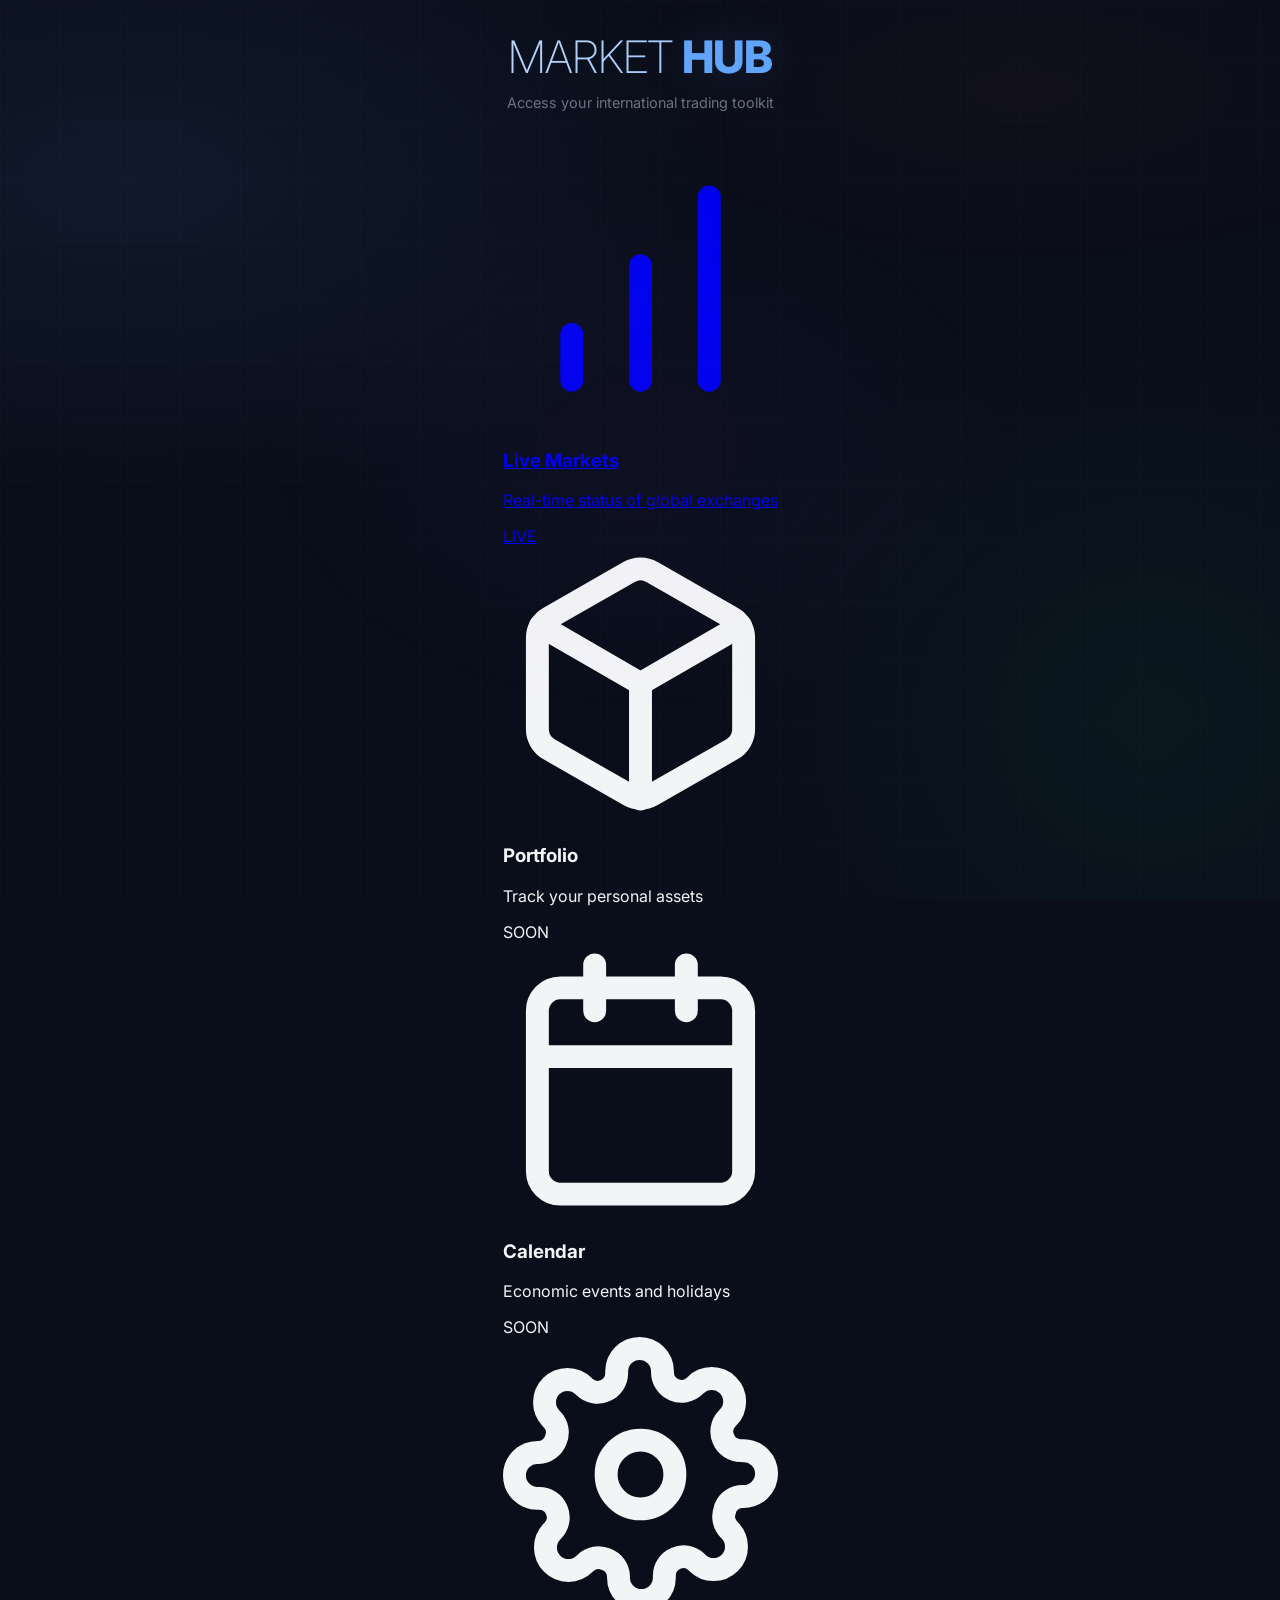
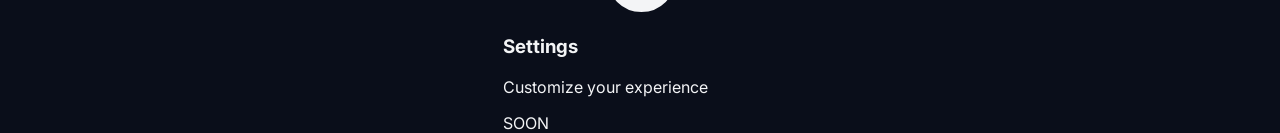
==== commit 733973f8: "Update index.html for Market Hub redesign" ====
--- a/index.html
+++ b/index.html
@@ -4,42 +4,102 @@
 <head>
   <meta charset="UTF-8">
   <meta name="viewport" content="width=device-width, initial-scale=1.0, maximum-scale=1.0, user-scalable=no">
-  <meta name="description" content="Real-time monitoring of international trading sessions">
-  <title>Global Market Tracker</title>
+  <meta name="description" content="Market Hub - Access all trading tools">
+  <title>Market Hub - Global Tracker</title>
   <link rel="preconnect" href="https://fonts.googleapis.com">
   <link rel="preconnect" href="https://fonts.gstatic.com" crossorigin>
   <link
-    href="https://fonts.googleapis.com/css2?family=Inter:wght@200;400;600;800&family=JetBrains+Mono:wght@700&display=swap"
+    href="https://fonts.googleapis.com/css2?family=Inter:wght@200;400;600;800&display=swap"
     rel="stylesheet">
   <script src="https://telegram.org/js/telegram-web-app.js"></script>
   <link rel="stylesheet" href="css/styles.css">
 </head>
 
-<body>
-  <div id="loading-overlay" class="loading-overlay" role="status" aria-live="polite">
-    <div class="loading-spinner" aria-hidden="true"></div>
-    <div class="loading-text">Loading market data...</div>
-  </div>
-
-  <div id="offline-banner" class="offline-banner" role="alert" aria-live="assertive">
-    ⚠️ You are offline. Market data may be outdated.
-  </div>
-
-  <div id="refresh-indicator" class="refresh-indicator" aria-hidden="true">
-    <svg viewBox="0 0 24 24" fill="none" stroke="currentColor" stroke-width="2">
-      <path d="M21 2v6h-6M3 12a9 9 0 0 1 15-6.7L21 8M3 22v-6h6M21 12a9 9 0 0 1-15 6.7L3 16" />
-    </svg>
-  </div>
-
+<body class="menu-page">
   <header class="header">
-    <h1>GLOBAL <span>MARKETS</span></h1>
-    <div class="subtitle">Real-time monitoring of international trading sessions</div>
+    <h1>MARKET <span>HUB</span></h1>
+    <div class="subtitle">Access your international trading toolkit</div>
   </header>
 
-  <main class="grid" role="main" aria-label="Market cards"></main>
+  <nav class="menu-grid">
+    <a href="markets.html" class="menu-card">
+      <div class="menu-icon">
+        <svg viewBox="0 0 24 24" fill="none" stroke="currentColor" stroke-width="2" stroke-linecap="round" stroke-linejoin="round">
+          <line x1="12" y1="20" x2="12" y2="10"></line>
+          <line x1="18" y1="20" x2="18" y2="4"></line>
+          <line x1="6" y1="20" x2="6" y2="16"></line>
+        </svg>
+      </div>
+      <div class="menu-info">
+        <h3>Live Markets</h3>
+        <p>Real-time status of global exchanges</p>
+      </div>
+      <div class="menu-status">LIVE</div>
+    </a>
 
-  <script src="js/config.js"></script>
-  <script src="js/app.js"></script>
+    <div class="menu-card disabled">
+      <div class="menu-icon">
+        <svg viewBox="0 0 24 24" fill="none" stroke="currentColor" stroke-width="2" stroke-linecap="round" stroke-linejoin="round">
+          <path d="M21 16V8a2 2 0 0 0-1-1.73l-7-4a2 2 0 0 0-2 0l-7 4A2 2 0 0 0 3 8v8a2 2 0 0 0 1 1.73l7 4a2 2 0 0 0 2 0l7-4A2 2 0 0 0 21 16z"></path>
+          <polyline points="3.27 6.96 12 12.01 20.73 6.96"></polyline>
+          <line x1="12" y1="22.08" x2="12" y2="12"></line>
+        </svg>
+      </div>
+      <div class="menu-info">
+        <h3>Portfolio</h3>
+        <p>Track your personal assets</p>
+      </div>
+      <div class="menu-status badge-soon">SOON</div>
+    </div>
+
+    <div class="menu-card disabled">
+      <div class="menu-icon">
+        <svg viewBox="0 0 24 24" fill="none" stroke="currentColor" stroke-width="2" stroke-linecap="round" stroke-linejoin="round">
+          <rect x="3" y="4" width="18" height="18" rx="2" ry="2"></rect>
+          <line x1="16" y1="2" x2="16" y2="6"></line>
+          <line x1="8" y1="2" x2="8" y2="6"></line>
+          <line x1="3" y1="10" x2="21" y2="10"></line>
+        </svg>
+      </div>
+      <div class="menu-info">
+        <h3>Calendar</h3>
+        <p>Economic events and holidays</p>
+      </div>
+      <div class="menu-status badge-soon">SOON</div>
+    </div>
+
+    <div class="menu-card disabled">
+      <div class="menu-icon">
+        <svg viewBox="0 0 24 24" fill="none" stroke="currentColor" stroke-width="2" stroke-linecap="round" stroke-linejoin="round">
+          <circle cx="12" cy="12" r="3"></circle>
+          <path d="M19.4 15a1.65 1.65 0 0 0 .33 1.82l.06.06a2 2 0 0 1 0 2.83 2 2 0 0 1-2.83 0l-.06-.06a1.65 1.65 0 0 0-1.82-.33 1.65 1.65 0 0 0-1 1.51V21a2 2 0 0 1-2 2 2 2 0 0 1-2-2v-.09A1.65 1.65 0 0 0 9 19.4a1.65 1.65 0 0 0-1.82.33l-.06.06a2 2 0 0 1-2.83 0 2 2 0 0 1 0-2.83l.06-.06a1.65 1.65 0 0 0 .33-1.82 1.65 1.65 0 0 0-1.51-1H3a2 2 0 0 1-2-2 2 2 0 0 1 2-2h.09A1.65 1.65 0 0 0 4.6 9a1.65 1.65 0 0 0-.33-1.82l-.06-.06a2 2 0 0 1 0-2.83 2 2 0 0 1 2.83 0l.06.06a1.65 1.65 0 0 0 1.82.33 1.65 1.65 0 0 0 1-1.51V3a2 2 0 0 1 2-2 2 2 0 0 1 2 2v.09a1.65 1.65 0 0 0 1 1.51 1.65 1.65 0 0 0 1.82-.33l.06-.06a2 2 0 0 1 2.83 0 2 2 0 0 1 0 2.83l-.06.06a1.65 1.65 0 0 0-.33 1.82 1.65 1.65 0 0 0 1.51 1H21a2 2 0 0 1 2 2 2 2 0 0 1-2 2h-.09a1.65 1.65 0 0 0-1.51 1z"></path>
+        </svg>
+      </div>
+      <div class="menu-info">
+        <h3>Settings</h3>
+        <p>Customize your experience</p>
+      </div>
+      <div class="menu-status badge-soon">SOON</div>
+    </div>
+  </nav>
+
+  <script>
+    // Minimal script for Telegram initialization on index page
+    const tg = window.Telegram && window.Telegram.WebApp ? window.Telegram.WebApp : null;
+    if (tg) {
+      tg.ready();
+      tg.expand();
+      
+      // Ensure native buttons are hidden on the Hub/Menu
+      if (tg.BackButton) tg.BackButton.hide();
+      if (tg.MainButton) tg.MainButton.hide();
+      
+      // Style the header color
+      if (tg.themeParams && tg.themeParams.bg_color) {
+        document.documentElement.style.setProperty('--bg', tg.themeParams.bg_color);
+      }
+    }
+  </script>
 </body>
 
 </html>
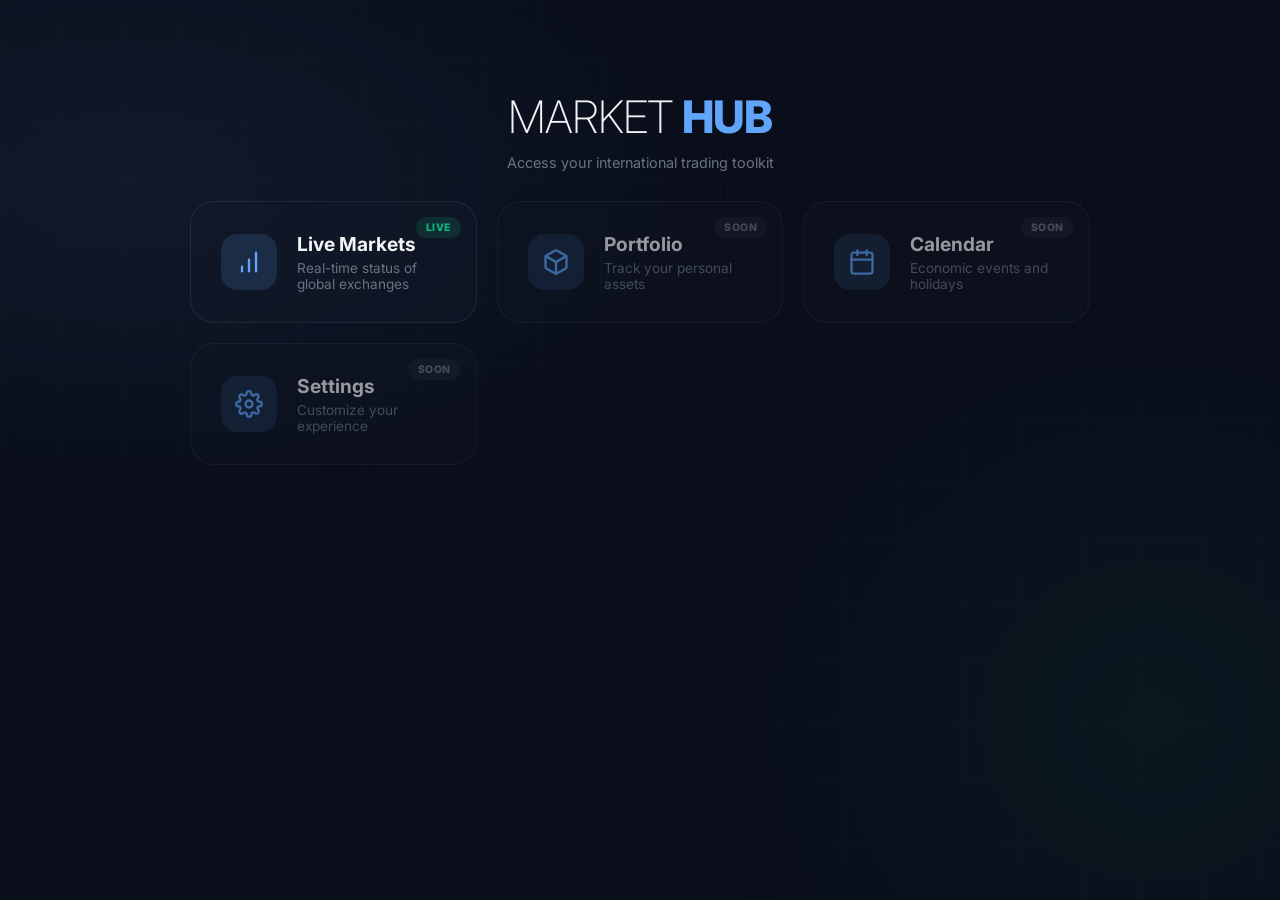
==== commit fa129d1f: "Update index.html" ====
--- a/index.html
+++ b/index.html
@@ -8,9 +8,7 @@
   <title>Market Hub - Global Tracker</title>
   <link rel="preconnect" href="https://fonts.googleapis.com">
   <link rel="preconnect" href="https://fonts.gstatic.com" crossorigin>
-  <link
-    href="https://fonts.googleapis.com/css2?family=Inter:wght@200;400;600;800&display=swap"
-    rel="stylesheet">
+  <link href="https://fonts.googleapis.com/css2?family=Inter:wght@200;400;600;800&display=swap" rel="stylesheet">
   <script src="https://telegram.org/js/telegram-web-app.js"></script>
   <link rel="stylesheet" href="css/styles.css">
 </head>
@@ -19,12 +17,15 @@
   <header class="header">
     <h1>MARKET <span>HUB</span></h1>
     <div class="subtitle">Access your international trading toolkit</div>
+    <div class="header-controls">
+    </div>
   </header>
 
   <nav class="menu-grid">
     <a href="markets.html" class="menu-card">
       <div class="menu-icon">
-        <svg viewBox="0 0 24 24" fill="none" stroke="currentColor" stroke-width="2" stroke-linecap="round" stroke-linejoin="round">
+        <svg viewBox="0 0 24 24" fill="none" stroke="currentColor" stroke-width="2" stroke-linecap="round"
+          stroke-linejoin="round">
           <line x1="12" y1="20" x2="12" y2="10"></line>
           <line x1="18" y1="20" x2="18" y2="4"></line>
           <line x1="6" y1="20" x2="6" y2="16"></line>
@@ -39,8 +40,11 @@
 
     <div class="menu-card disabled">
       <div class="menu-icon">
-        <svg viewBox="0 0 24 24" fill="none" stroke="currentColor" stroke-width="2" stroke-linecap="round" stroke-linejoin="round">
-          <path d="M21 16V8a2 2 0 0 0-1-1.73l-7-4a2 2 0 0 0-2 0l-7 4A2 2 0 0 0 3 8v8a2 2 0 0 0 1 1.73l7 4a2 2 0 0 0 2 0l7-4A2 2 0 0 0 21 16z"></path>
+        <svg viewBox="0 0 24 24" fill="none" stroke="currentColor" stroke-width="2" stroke-linecap="round"
+          stroke-linejoin="round">
+          <path
+            d="M21 16V8a2 2 0 0 0-1-1.73l-7-4a2 2 0 0 0-2 0l-7 4A2 2 0 0 0 3 8v8a2 2 0 0 0 1 1.73l7 4a2 2 0 0 0 2 0l7-4A2 2 0 0 0 21 16z">
+          </path>
           <polyline points="3.27 6.96 12 12.01 20.73 6.96"></polyline>
           <line x1="12" y1="22.08" x2="12" y2="12"></line>
         </svg>
@@ -54,7 +58,8 @@
 
     <div class="menu-card disabled">
       <div class="menu-icon">
-        <svg viewBox="0 0 24 24" fill="none" stroke="currentColor" stroke-width="2" stroke-linecap="round" stroke-linejoin="round">
+        <svg viewBox="0 0 24 24" fill="none" stroke="currentColor" stroke-width="2" stroke-linecap="round"
+          stroke-linejoin="round">
           <rect x="3" y="4" width="18" height="18" rx="2" ry="2"></rect>
           <line x1="16" y1="2" x2="16" y2="6"></line>
           <line x1="8" y1="2" x2="8" y2="6"></line>
@@ -70,9 +75,12 @@
 
     <div class="menu-card disabled">
       <div class="menu-icon">
-        <svg viewBox="0 0 24 24" fill="none" stroke="currentColor" stroke-width="2" stroke-linecap="round" stroke-linejoin="round">
+        <svg viewBox="0 0 24 24" fill="none" stroke="currentColor" stroke-width="2" stroke-linecap="round"
+          stroke-linejoin="round">
           <circle cx="12" cy="12" r="3"></circle>
-          <path d="M19.4 15a1.65 1.65 0 0 0 .33 1.82l.06.06a2 2 0 0 1 0 2.83 2 2 0 0 1-2.83 0l-.06-.06a1.65 1.65 0 0 0-1.82-.33 1.65 1.65 0 0 0-1 1.51V21a2 2 0 0 1-2 2 2 2 0 0 1-2-2v-.09A1.65 1.65 0 0 0 9 19.4a1.65 1.65 0 0 0-1.82.33l-.06.06a2 2 0 0 1-2.83 0 2 2 0 0 1 0-2.83l.06-.06a1.65 1.65 0 0 0 .33-1.82 1.65 1.65 0 0 0-1.51-1H3a2 2 0 0 1-2-2 2 2 0 0 1 2-2h.09A1.65 1.65 0 0 0 4.6 9a1.65 1.65 0 0 0-.33-1.82l-.06-.06a2 2 0 0 1 0-2.83 2 2 0 0 1 2.83 0l.06.06a1.65 1.65 0 0 0 1.82.33 1.65 1.65 0 0 0 1-1.51V3a2 2 0 0 1 2-2 2 2 0 0 1 2 2v.09a1.65 1.65 0 0 0 1 1.51 1.65 1.65 0 0 0 1.82-.33l.06-.06a2 2 0 0 1 2.83 0 2 2 0 0 1 0 2.83l-.06.06a1.65 1.65 0 0 0-.33 1.82 1.65 1.65 0 0 0 1.51 1H21a2 2 0 0 1 2 2 2 2 0 0 1-2 2h-.09a1.65 1.65 0 0 0-1.51 1z"></path>
+          <path
+            d="M19.4 15a1.65 1.65 0 0 0 .33 1.82l.06.06a2 2 0 0 1 0 2.83 2 2 0 0 1-2.83 0l-.06-.06a1.65 1.65 0 0 0-1.82-.33 1.65 1.65 0 0 0-1 1.51V21a2 2 0 0 1-2 2 2 2 0 0 1-2-2v-.09A1.65 1.65 0 0 0 9 19.4a1.65 1.65 0 0 0-1.82.33l-.06.06a2 2 0 0 1-2.83 0 2 2 0 0 1 0-2.83l.06-.06a1.65 1.65 0 0 0 .33-1.82 1.65 1.65 0 0 0-1.51-1H3a2 2 0 0 1-2-2 2 2 0 0 1 2-2h.09A1.65 1.65 0 0 0 4.6 9a1.65 1.65 0 0 0-.33-1.82l-.06-.06a2 2 0 0 1 0-2.83 2 2 0 0 1 2.83 0l.06.06a1.65 1.65 0 0 0 1.82.33 1.65 1.65 0 0 0 1-1.51V3a2 2 0 0 1 2-2 2 2 0 0 1 2 2v.09a1.65 1.65 0 0 0 1 1.51 1.65 1.65 0 0 0 1.82-.33l.06-.06a2 2 0 0 1 2.83 0 2 2 0 0 1 0 2.83l-.06.06a1.65 1.65 0 0 0-.33 1.82 1.65 1.65 0 0 0 1.51 1H21a2 2 0 0 1 2 2 2 2 0 0 1-2 2h-.09a1.65 1.65 0 0 0-1.51 1z">
+          </path>
         </svg>
       </div>
       <div class="menu-info">
@@ -84,21 +92,15 @@
   </nav>
 
   <script>
-    // Minimal script for Telegram initialization on index page
     const tg = window.Telegram && window.Telegram.WebApp ? window.Telegram.WebApp : null;
     if (tg) {
       tg.ready();
       tg.expand();
-      
-      // Ensure native buttons are hidden on the Hub/Menu
       if (tg.BackButton) tg.BackButton.hide();
       if (tg.MainButton) tg.MainButton.hide();
-      
-      // Style the header color
-      if (tg.themeParams && tg.themeParams.bg_color) {
-        document.documentElement.style.setProperty('--bg', tg.themeParams.bg_color);
-      }
     }
+
+
   </script>
 </body>
 
--- a/css/styles.css
+++ b/css/styles.css
@@ -1,6 +1,6 @@
 :root {
   --bg: #0a0e1a;
-  --card: rgba(17, 24, 39, 0.4);
+  --card: rgba(17, 24, 39, 0.6);
   --card-border: rgba(255, 255, 255, 0.08);
   --text: #f3f4f6;
   --accent: #60a5fa;
@@ -36,7 +36,6 @@
   position: relative
 }
 
-/* Animated mesh gradient background */
 body::before {
   content: '';
   position: fixed;
@@ -44,14 +43,10 @@
   z-index: 0;
   background:
     radial-gradient(ellipse 80% 60% at 10% 20%, rgba(96, 165, 250, 0.08) 0%, transparent 60%),
-    radial-gradient(ellipse 60% 80% at 90% 80%, rgba(16, 185, 129, 0.06) 0%, transparent 60%),
-    radial-gradient(ellipse 50% 50% at 50% 50%, rgba(139, 92, 246, 0.04) 0%, transparent 60%),
-    radial-gradient(ellipse 70% 40% at 80% 10%, rgba(244, 63, 94, 0.03) 0%, transparent 50%);
-  animation: mesh-drift 20s ease-in-out infinite alternate;
+    radial-gradient(ellipse 60% 80% at 90% 80%, rgba(16, 185, 129, 0.06) 0%, transparent 60%);
   pointer-events: none
 }
 
-/* Subtle grid pattern overlay */
 body::after {
   content: '';
   position: fixed;
@@ -65,32 +60,6 @@
   pointer-events: none
 }
 
-@keyframes mesh-drift {
-  0% {
-    background:
-      radial-gradient(ellipse 80% 60% at 10% 20%, rgba(96, 165, 250, 0.08) 0%, transparent 60%),
-      radial-gradient(ellipse 60% 80% at 90% 80%, rgba(16, 185, 129, 0.06) 0%, transparent 60%),
-      radial-gradient(ellipse 50% 50% at 50% 50%, rgba(139, 92, 246, 0.04) 0%, transparent 60%),
-      radial-gradient(ellipse 70% 40% at 80% 10%, rgba(244, 63, 94, 0.03) 0%, transparent 50%)
-  }
-
-  50% {
-    background:
-      radial-gradient(ellipse 70% 70% at 30% 60%, rgba(96, 165, 250, 0.06) 0%, transparent 60%),
-      radial-gradient(ellipse 80% 50% at 70% 30%, rgba(16, 185, 129, 0.07) 0%, transparent 60%),
-      radial-gradient(ellipse 60% 60% at 20% 80%, rgba(139, 92, 246, 0.05) 0%, transparent 60%),
-      radial-gradient(ellipse 50% 70% at 90% 50%, rgba(244, 63, 94, 0.04) 0%, transparent 50%)
-  }
-
-  100% {
-    background:
-      radial-gradient(ellipse 60% 80% at 70% 40%, rgba(96, 165, 250, 0.07) 0%, transparent 60%),
-      radial-gradient(ellipse 70% 60% at 20% 70%, rgba(16, 185, 129, 0.05) 0%, transparent 60%),
-      radial-gradient(ellipse 80% 50% at 80% 20%, rgba(139, 92, 246, 0.06) 0%, transparent 60%),
-      radial-gradient(ellipse 60% 70% at 40% 90%, rgba(244, 63, 94, 0.03) 0%, transparent 50%)
-  }
-}
-
 .loading-overlay {
   position: fixed;
   inset: 0;
@@ -100,7 +69,7 @@
   align-items: center;
   justify-content: center;
   z-index: 1000;
-  transition: opacity 0.5s ease, visibility 0.5s ease
+  transition: opacity 0.3s ease, visibility 0.3s ease
 }
 
 .loading-overlay.hidden {
@@ -114,21 +83,13 @@
   height: 48px;
   border: 3px solid rgba(96, 165, 250, 0.15);
   border-top-color: var(--accent);
-  border-radius: 50%;
-  animation: spin 0.8s linear infinite;
-  box-shadow: 0 0 20px var(--accent-glow)
+  border-radius: 50%
 }
 
 .loading-text {
   margin-top: 16px;
   color: var(--muted);
   font-size: 0.9rem
-}
-
-@keyframes spin {
-  to {
-    transform: rotate(360deg)
-  }
 }
 
 .offline-banner {
@@ -143,10 +104,7 @@
   font-size: 0.85rem;
   font-weight: 600;
   z-index: 999;
-  transform: translateY(-100%);
-  transition: transform 0.3s ease;
-  backdrop-filter: blur(20px);
-  -webkit-backdrop-filter: blur(20px)
+  transform: translateY(-100%)
 }
 
 .offline-banner.visible {
@@ -155,7 +113,7 @@
 
 .header {
   text-align: center;
-  margin-bottom: 40px;
+  margin-bottom: 30px;
   width: 100%;
   padding-top: var(--tg-safe-area-inset-top, 0);
   position: relative;
@@ -167,30 +125,12 @@
   font-weight: 200;
   font-size: clamp(1.8rem, 6vw, 2.8rem);
   letter-spacing: -1px;
-  background: linear-gradient(135deg, var(--text) 0%, var(--accent) 50%, var(--text) 100%);
-  background-size: 200% auto;
-  -webkit-background-clip: text;
-  -webkit-text-fill-color: transparent;
-  background-clip: text;
-  animation: shimmer 8s ease-in-out infinite
+  color: var(--text)
 }
 
 h1 span {
   font-weight: 800;
-  -webkit-text-fill-color: var(--accent);
-  filter: drop-shadow(0 0 20px var(--accent-glow))
-}
-
-@keyframes shimmer {
-
-  0%,
-  100% {
-    background-position: 0% center
-  }
-
-  50% {
-    background-position: 100% center
-  }
+  color: var(--accent)
 }
 
 .subtitle {
@@ -199,112 +139,46 @@
   font-weight: 400
 }
 
+.header-controls {
+  position: absolute;
+  right: 0;
+  top: 0;
+  display: flex;
+  gap: 10px;
+  align-items: center
+}
+
 .grid {
   display: grid;
-  grid-template-columns: repeat(auto-fit, minmax(280px, 1fr));
-  gap: clamp(15px, 3vw, 25px);
+  grid-template-columns: repeat(auto-fit, minmax(240px, 1fr));
+  gap: clamp(10px, 2vw, 20px);
   width: 100%;
   max-width: 1400px;
   position: relative;
   z-index: 1
 }
 
-/* Glassmorphism card */
+/* Cards */
 .card {
   background: var(--card);
-  backdrop-filter: blur(20px) saturate(180%);
-  -webkit-backdrop-filter: blur(20px) saturate(180%);
-  border-radius: 20px;
-  padding: clamp(20px, 5vw, 30px);
+  border-radius: 16px;
+  padding: clamp(12px, 4vw, 22px);
   border: 1px solid var(--card-border);
   position: relative;
-  transition: all .3s cubic-bezier(.4, 0, .2, 1);
-  box-shadow:
-    0 8px 32px rgba(0, 0, 0, 0.3),
-    inset 0 1px 0 rgba(255, 255, 255, 0.05);
-  animation: fadeInUp .5s ease-out backwards;
+  box-shadow: 0 2px 8px rgba(0, 0, 0, 0.08);
   cursor: pointer;
   overflow: hidden
 }
 
-/* Top highlight edge */
-.card::before {
-  content: '';
-  position: absolute;
-  top: 0;
-  left: 0;
-  right: 0;
-  height: 1px;
-  background: linear-gradient(90deg, transparent, rgba(255, 255, 255, 0.1) 50%, transparent);
-  pointer-events: none
-}
-
-/* Ambient glow behind card */
-.card::after {
-  content: '';
-  position: absolute;
-  inset: -1px;
-  border-radius: 20px;
-  background: radial-gradient(ellipse at 30% 20%, var(--ambient-glow, transparent) 0%, transparent 70%);
-  opacity: 0;
-  transition: opacity 0.3s ease;
-  pointer-events: none;
-  z-index: -1
-}
-
-.card:hover::after,
-.card:focus-within::after {
-  opacity: 1
-}
-
-.is-open {
-  --ambient-glow: var(--open-glow)
-}
-
-.is-closed {
-  --ambient-glow: var(--closed-glow)
-}
-
-.is-warning {
-  --ambient-glow: var(--warning-glow)
-}
-
 .card:active {
-  transform: scale(0.98);
-  opacity: 0.9
+  transform: scale(0.98)
 }
 
 .card:hover,
 .card:focus-within {
-  border-color: rgba(255, 255, 255, 0.15);
+  border-color: var(--card-accent, var(--accent));
   outline: none;
-  box-shadow:
-    0 12px 40px rgba(0, 0, 0, 0.4),
-    inset 0 1px 0 rgba(255, 255, 255, 0.08)
-}
-
-.card:nth-child(1) {
-  animation-delay: .1s
-}
-
-.card:nth-child(2) {
-  animation-delay: .2s
-}
-
-.card:nth-child(3) {
-  animation-delay: .3s
-}
-
-.card:nth-child(4) {
-  animation-delay: .4s
-}
-
-.card:nth-child(5) {
-  animation-delay: .5s
-}
-
-.card:nth-child(6) {
-  animation-delay: .6s
+  box-shadow: 0 4px 16px rgba(0, 0, 0, 0.15)
 }
 
 .market-header {
@@ -324,23 +198,18 @@
   font-weight: 700;
   color: var(--accent);
   letter-spacing: .3px;
-  transition: all .3s ease;
   border: 1px solid rgba(96, 165, 250, 0.15);
-  white-space: nowrap;
-  backdrop-filter: blur(10px);
-  -webkit-backdrop-filter: blur(10px)
+  white-space: nowrap
 }
 
 .dst-badge.dst-active {
   background: rgba(96, 165, 250, 0.12);
-  border-color: var(--accent);
-  animation: pulse-dst 2s infinite;
-  box-shadow: 0 0 12px var(--accent-glow)
+  border-color: var(--accent)
 }
 
 h2 {
   margin: 0;
-  font-size: 1.5rem;
+  font-size: 1.2rem;
   letter-spacing: -.5px;
   display: flex;
   align-items: center;
@@ -349,17 +218,15 @@
 
 .flag {
   font-size: 1.8rem;
-  line-height: 1;
-  filter: drop-shadow(0 2px 4px rgba(0, 0, 0, 0.3))
+  line-height: 1
 }
 
 .clock {
-  font-size: clamp(1.8rem, 7vw, 2.4rem);
+  font-size: clamp(1.4rem, 6vw, 1.9rem);
   font-weight: 800;
   font-family: 'JetBrains Mono', monospace;
   margin: 0;
   color: var(--text);
-  text-shadow: 0 0 20px rgba(255, 255, 255, 0.08);
   letter-spacing: -1.5px
 }
 
@@ -372,59 +239,24 @@
 }
 
 .analog-watch {
-  width: 145px;
-  height: 145px;
+  width: 110px;
+  height: 110px;
   border-radius: 50%;
   position: relative;
-  border: 3px solid rgba(255, 255, 255, 0.1);
-  background: radial-gradient(circle at 50% 50%, rgba(255, 255, 255, 0.05) 0%, rgba(0, 0, 0, 0.15) 100%);
-  box-shadow:
-    0 15px 35px rgba(0, 0, 0, 0.4),
-    inset 0 2px 10px rgba(255, 255, 255, 0.05),
-    0 0 40px var(--ambient-glow, transparent);
-  overflow: hidden;
-  backdrop-filter: blur(10px);
-  -webkit-backdrop-filter: blur(10px)
-}
-
-.analog-watch::before {
-  content: '';
-  position: absolute;
-  inset: 0;
-  background: conic-gradient(from 0deg, transparent, var(--sunburst-tint, rgba(255, 255, 255, 0.03)), transparent 25%, transparent 50%, var(--sunburst-tint, rgba(255, 255, 255, 0.03)), transparent 75%, transparent);
-  animation: rotate-sunburst 60s linear infinite
-}
-
-.analog-watch::after {
-  content: '';
-  position: absolute;
-  inset: 0;
-  border-radius: 50%;
-  background: linear-gradient(135deg, rgba(255, 255, 255, 0.15) 0%, rgba(255, 255, 255, 0) 50%, rgba(255, 255, 255, 0.03) 100%);
-  pointer-events: none;
-  z-index: 20
-}
-
-.is-open {
-  --sunburst-tint: rgba(16, 185, 129, 0.15)
-}
-
-.is-closed {
-  --sunburst-tint: rgba(244, 63, 94, 0.15)
-}
-
-.is-warning {
-  --sunburst-tint: rgba(245, 158, 11, 0.2)
+  border: 3px solid rgba(255, 255, 255, 0.15);
+  background: radial-gradient(circle at 50% 50%, rgba(30, 30, 40, 0.95) 0%, rgba(10, 10, 20, 0.98) 100%);
+  box-shadow: 0 8px 20px rgba(0, 0, 0, 0.4);
+  overflow: hidden
 }
 
 .dial .marker {
   position: absolute;
   width: 1.5px;
   height: 8px;
-  background: rgba(255, 255, 255, 0.25);
+  background: rgba(255, 255, 255, 0.4);
   left: 50%;
   top: 6px;
-  transform-origin: 50% 66px;
+  transform-origin: 50% 49px;
   margin-left: -0.75px
 }
 
@@ -434,7 +266,7 @@
 .dial .marker.m9 {
   height: 12px;
   width: 3px;
-  background: rgba(255, 255, 255, 0.5);
+  background: rgba(255, 255, 255, 0.6);
   margin-left: -1.5px
 }
 
@@ -460,14 +292,12 @@
   bottom: 50%;
   left: 50%;
   transform-origin: 50% 100%;
-  transform: translateX(-50%) rotate(0deg);
-  filter: drop-shadow(0 2px 6px rgba(0, 0, 0, 0.5));
-  will-change: transform
+  transform: translateX(-50%) rotate(0deg)
 }
 
 .hour-hand {
   width: 6px;
-  height: 40px;
+  height: 32px;
   background: linear-gradient(to right, #fff 50%, #e2e8f0 50%);
   clip-path: polygon(50% 0, 100% 100%, 0 100%);
   z-index: 2
@@ -475,7 +305,7 @@
 
 .minute-hand {
   width: 4px;
-  height: 60px;
+  height: 46px;
   background: linear-gradient(to right, #cbd5e1 50%, #94a3b8 50%);
   clip-path: polygon(50% 0, 100% 100%, 0 100%);
   z-index: 3
@@ -483,10 +313,9 @@
 
 .second-hand {
   width: 1.5px;
-  height: 68px;
+  height: 52px;
   background: var(--accent);
-  z-index: 4;
-  transition: transform .15s cubic-bezier(.4, 2.3, .6, 1)
+  z-index: 4
 }
 
 .second-hand::after {
@@ -498,8 +327,7 @@
   border-radius: 50%;
   bottom: -4px;
   left: 50%;
-  transform: translateX(-50%);
-  box-shadow: 0 0 10px var(--accent)
+  transform: translateX(-50%)
 }
 
 .center-nub {
@@ -516,25 +344,11 @@
   border: 2px solid var(--accent)
 }
 
-@keyframes rotate-sunburst {
-  from {
-    transform: rotate(0deg)
-  }
-
-  to {
-    transform: rotate(360deg)
-  }
-}
-
 .countdown {
   background: rgba(96, 165, 250, 0.06);
   padding: 14px;
   border-radius: 10px;
-  border: 1px solid rgba(96, 165, 250, 0.12);
-  margin-top: 15px;
-  transition: all .3s ease;
-  backdrop-filter: blur(10px);
-  -webkit-backdrop-filter: blur(10px)
+  border: 1px solid rgba(96, 165, 250, 0.12)
 }
 
 .card.is-open .countdown {
@@ -549,8 +363,7 @@
 
 .countdown.warning {
   background: var(--warning-glow);
-  border-color: rgba(245, 158, 11, 0.25);
-  animation: pulse-warning 1.5s infinite
+  border-color: rgba(245, 158, 11, 0.25)
 }
 
 .countdown-label {
@@ -575,7 +388,7 @@
 }
 
 .countdown-timer {
-  font-size: 1.3rem;
+  font-size: 1.15rem;
   font-weight: bold;
   font-family: 'JetBrains Mono', monospace;
   letter-spacing: -.5px
@@ -593,28 +406,15 @@
 .dot {
   width: 10px;
   height: 10px;
-  border-radius: 50%;
-  transition: all .3s ease
+  border-radius: 50%
 }
 
 .is-open .dot {
-  background: var(--open);
-  box-shadow: 0 0 12px var(--open), 0 0 24px var(--open);
-  animation: pulse-open 2s infinite
+  background: var(--open)
 }
 
 .is-closed .dot {
-  background: var(--closed);
-  box-shadow: 0 0 8px var(--closed-glow)
-}
-
-.local-info,
-.converted-session,
-.user-time {
-  font-size: .75rem;
-  margin-top: 10px;
-  padding: 8px 12px;
-  border-radius: 8px
+  background: var(--closed)
 }
 
 .local-info {
@@ -624,7 +424,8 @@
   border-top: 1px solid rgba(107, 114, 128, 0.12);
   display: flex;
   justify-content: space-between;
-  align-items: center
+  align-items: center;
+  font-size: .75rem
 }
 
 .converted-session {
@@ -632,8 +433,10 @@
   color: var(--muted);
   border: 1px solid rgba(107, 114, 128, 0.12);
   text-align: center;
-  backdrop-filter: blur(10px);
-  -webkit-backdrop-filter: blur(10px)
+  margin-top: 10px;
+  padding: 8px 12px;
+  border-radius: 8px;
+  font-size: .75rem
 }
 
 .converted-session strong {
@@ -649,8 +452,10 @@
   display: flex;
   align-items: center;
   gap: 6px;
-  backdrop-filter: blur(10px);
-  -webkit-backdrop-filter: blur(10px)
+  margin-top: 10px;
+  padding: 8px 12px;
+  border-radius: 8px;
+  font-size: .75rem
 }
 
 .user-time-label {
@@ -661,7 +466,7 @@
 .progress-bar {
   width: 100%;
   height: 4px;
-  background: rgba(128, 128, 128, 0.1);
+  background: rgba(128, 128, 128, 0.15);
   border-radius: 2px;
   margin-top: 12px;
   overflow: hidden
@@ -671,13 +476,11 @@
   height: 100%;
   background: linear-gradient(90deg, var(--accent), var(--open));
   border-radius: 2px;
-  transition: width 1s linear;
-  box-shadow: 0 0 8px var(--open-glow)
+  transition: width 1s linear
 }
 
 .is-closed .progress-fill {
-  background: var(--muted);
-  box-shadow: none
+  background: var(--muted)
 }
 
 .refresh-indicator {
@@ -695,9 +498,7 @@
   opacity: 0;
   transform: scale(0.5);
   transition: all 0.3s ease;
-  z-index: 100;
-  backdrop-filter: blur(20px);
-  -webkit-backdrop-filter: blur(20px)
+  z-index: 100
 }
 
 .refresh-indicator.visible {
@@ -707,58 +508,7 @@
 
 .refresh-indicator svg {
   width: 18px;
-  height: 18px;
-  animation: spin 1s linear infinite
-}
-
-@keyframes pulse-dst {
-
-  0%,
-  100% {
-    opacity: 1
-  }
-
-  50% {
-    opacity: .7
-  }
-}
-
-@keyframes pulse-warning {
-
-  0%,
-  100% {
-    transform: scale(1)
-  }
-
-  50% {
-    transform: scale(1.02)
-  }
-}
-
-@keyframes pulse-open {
-
-  0%,
-  100% {
-    transform: scale(1);
-    opacity: 1
-  }
-
-  50% {
-    transform: scale(1.2);
-    opacity: .8
-  }
-}
-
-@keyframes fadeInUp {
-  from {
-    opacity: 0;
-    transform: translateY(20px)
-  }
-
-  to {
-    opacity: 1;
-    transform: translateY(0)
-  }
+  height: 18px
 }
 
 @media (max-width: 768px) {
@@ -804,30 +554,177 @@
   .user-time {
     flex-wrap: wrap
   }
+
+  .header-controls {
+    position: relative;
+    right: auto;
+    top: auto;
+    justify-content: center;
+    margin-top: 15px
+  }
 }
 
 @media (max-width: 400px) {
   .analog-watch {
-    width: 130px;
-    height: 130px
+    width: 90px;
+    height: 90px
   }
 
   .dial-num {
-    font-size: 0.6rem
+    font-size: 0.55rem
   }
 
   .dial .marker {
-    transform-origin: 50% 59px
-  }
-}
-
-@media (prefers-reduced-motion: reduce) {
-
-  *,
-  *::before,
-  *::after {
-    animation-duration: 0.01ms !important;
-    animation-iteration-count: 1 !important;
-    transition-duration: 0.01ms !important;
-  }
-}
+    transform-origin: 50% 39px
+  }
+}
+
+/* Menu page */
+.menu-page {
+  padding-top: clamp(40px, 10vh, 100px);
+}
+
+.menu-grid {
+  display: grid;
+  grid-template-columns: repeat(auto-fit, minmax(280px, 1fr));
+  gap: 20px;
+  width: 100%;
+  max-width: 900px;
+  z-index: 1;
+}
+
+.menu-card {
+  background: var(--card);
+  border: 1px solid var(--card-border);
+  border-radius: 24px;
+  padding: 30px;
+  display: flex;
+  align-items: center;
+  gap: 20px;
+  text-decoration: none;
+  color: inherit;
+  transition: all 0.2s ease;
+  position: relative;
+  overflow: hidden;
+}
+
+.menu-card:not(.disabled):hover {
+  transform: translateY(-2px);
+  border-color: var(--accent);
+  box-shadow: 0 8px 16px rgba(0, 0, 0, 0.15);
+}
+
+.menu-card.disabled {
+  opacity: 0.6;
+  cursor: not-allowed;
+}
+
+.menu-icon {
+  width: 56px;
+  height: 56px;
+  background: var(--accent-glow);
+  border-radius: 16px;
+  display: flex;
+  align-items: center;
+  justify-content: center;
+  color: var(--accent);
+  flex-shrink: 0;
+}
+
+.menu-icon svg {
+  width: 28px;
+  height: 28px;
+}
+
+.menu-info h3 {
+  margin: 0 0 4px 0;
+  font-size: 1.2rem;
+  font-weight: 700;
+}
+
+.menu-info p {
+  margin: 0;
+  font-size: 0.85rem;
+  color: var(--muted);
+}
+
+.menu-status {
+  position: absolute;
+  top: 15px;
+  right: 15px;
+  font-size: 0.65rem;
+  font-weight: 800;
+  padding: 4px 10px;
+  border-radius: 20px;
+  background: var(--open-glow);
+  color: var(--open);
+  letter-spacing: 0.5px;
+}
+
+.badge-soon {
+  background: rgba(255, 255, 255, 0.05);
+  color: var(--muted)
+}
+
+.back-link {
+  position: absolute;
+  left: 0;
+  top: 50%;
+  transform: translateY(-50%);
+  color: var(--muted);
+  transition: all 0.2s ease;
+  padding: 10px;
+}
+
+.back-link:hover {
+  color: var(--accent);
+}
+
+.back-link svg {
+  width: 24px;
+  height: 24px;
+}
+
+@media (max-width: 600px) {
+  .menu-grid {
+    grid-template-columns: 1fr;
+  }
+
+  .menu-card {
+    padding: 20px;
+  }
+}
+
+/* Toggle buttons */
+.theme-toggle {
+  position: relative;
+  background: var(--card);
+  border: 1px solid var(--card-border);
+  border-radius: 12px;
+  padding: 10px;
+  cursor: pointer;
+  color: var(--text);
+  transition: all 0.2s ease;
+  z-index: 2;
+  display: flex;
+  align-items: center;
+  gap: 6px;
+  font-size: 0.75rem;
+  font-weight: 600
+}
+
+.theme-toggle:hover {
+  border-color: var(--accent);
+  box-shadow: 0 4px 12px rgba(0, 0, 0, 0.15);
+}
+
+.theme-toggle svg {
+  width: 20px;
+  height: 20px
+}
+
+@media (max-width: 768px) {
+  .theme-toggle {
+    padding: 8px;
+  }
+}
